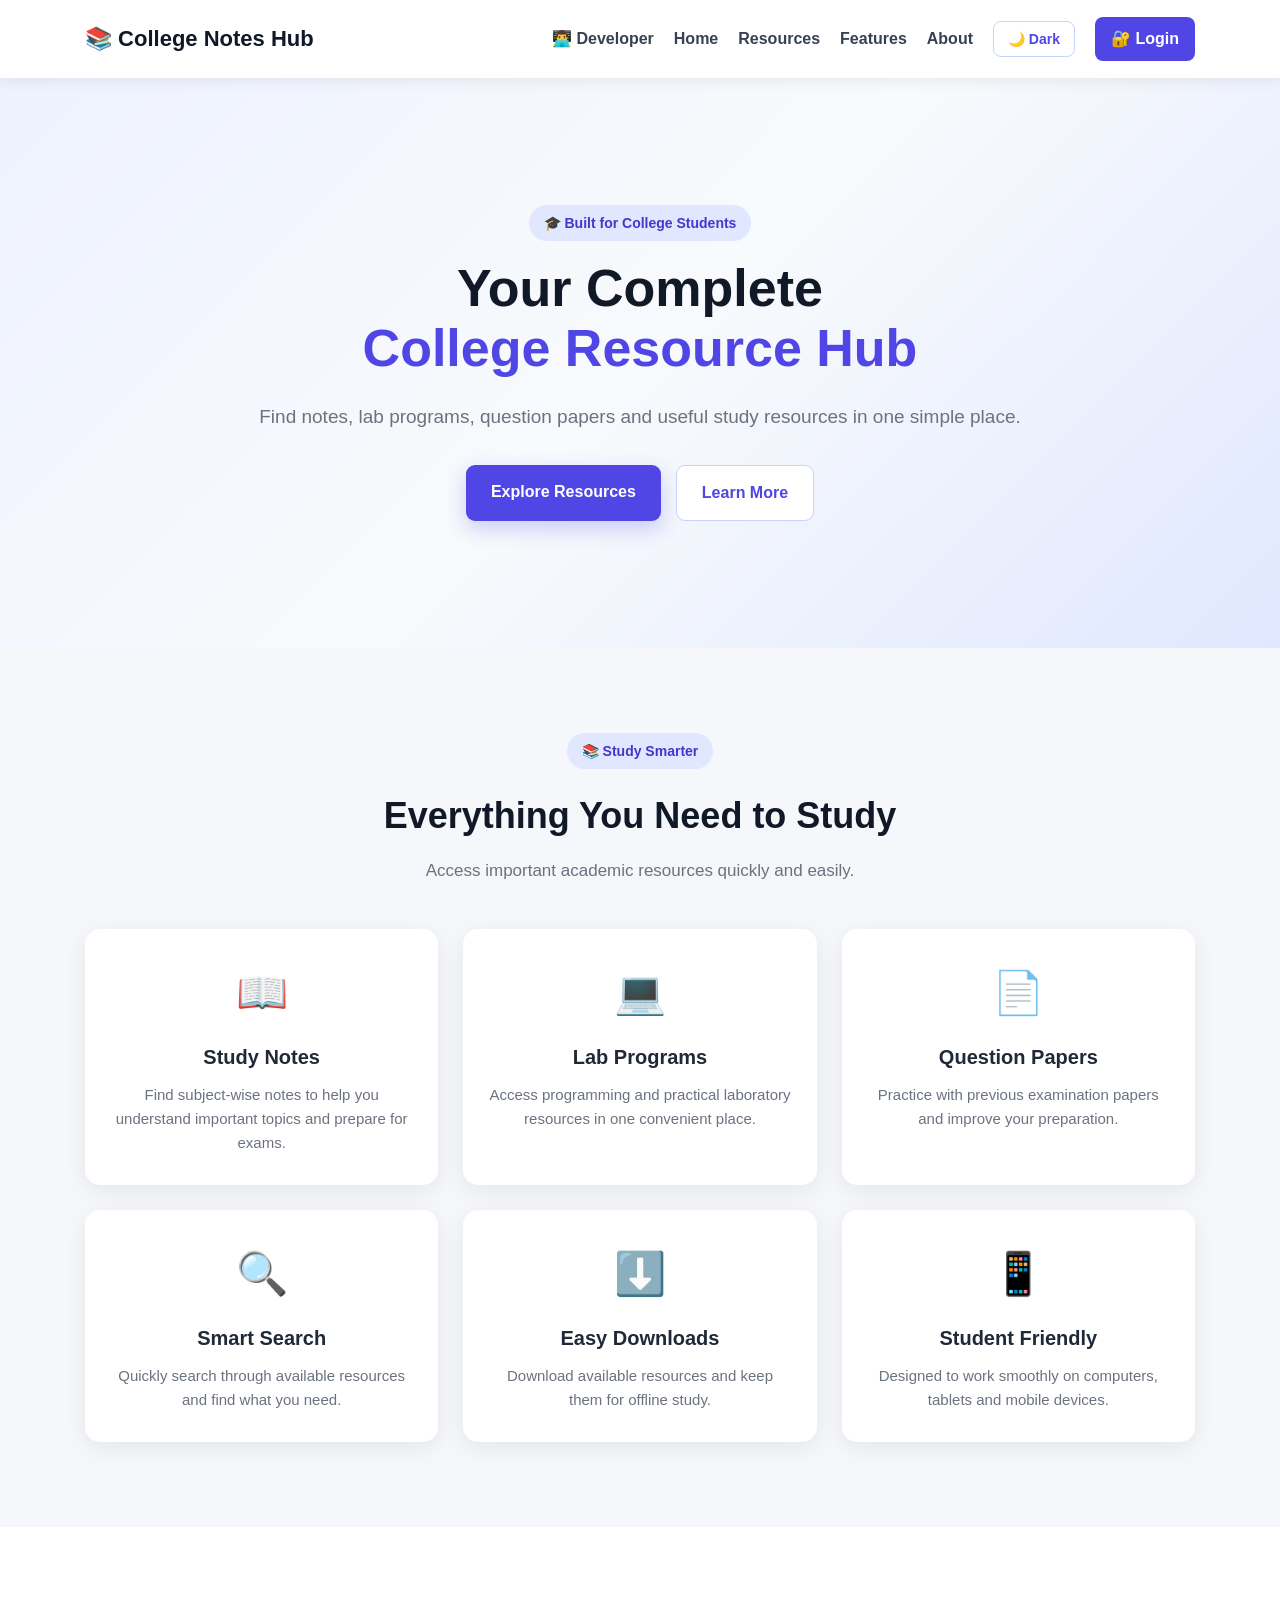
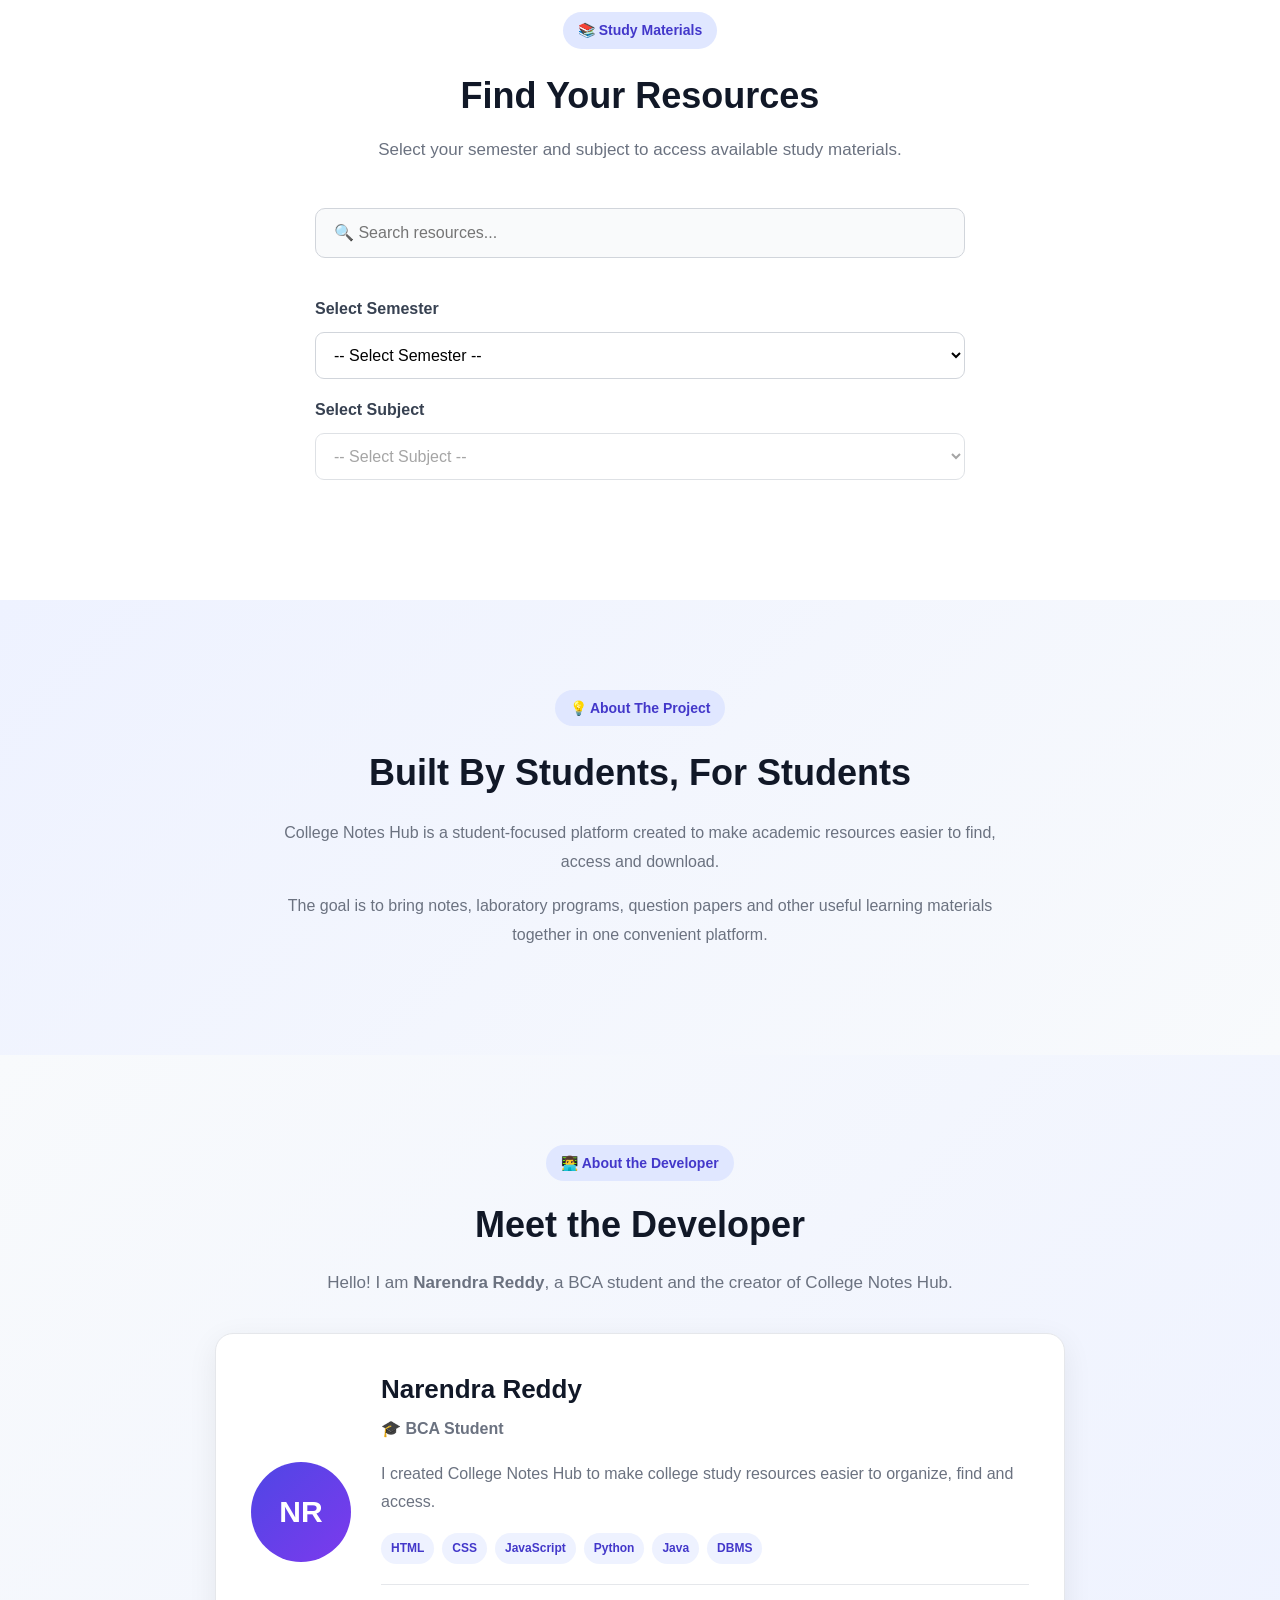
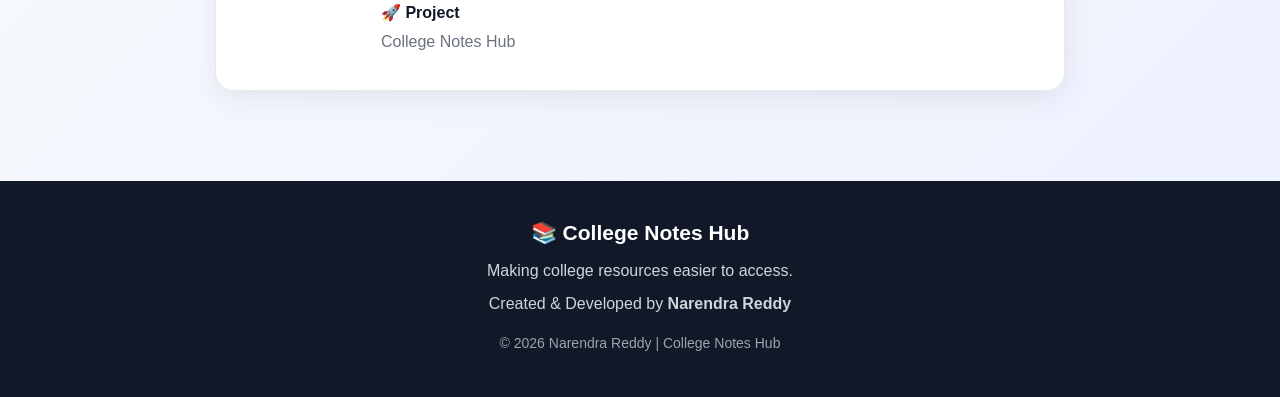
==== index.html @ 0d310e21 "Initial College Notes Hub project" ====
<!DOCTYPE html>
<html lang="en">

<head>

    <meta charset="UTF-8">

    <meta
        name="viewport"
        content="width=device-width, initial-scale=1.0"
    >

    <title>College Notes Hub</title>

    <link
        rel="stylesheet"
        href="style.css"
    >

</head>


<body>


    <!-- =================================================
         NAVIGATION
         ================================================= -->

    <header>

        <nav class="navbar">

            <div class="logo">
                📚 College Notes Hub
            </div>


            <div class="nav-links">
                <a href="#developer">
                     👨‍💻 Developer
                </a>

                <a href="#home">
                    Home
                </a>

                <a href="#resources">
                    Resources
                </a>

                <a href="#features">
                    Features
                </a>

                <a href="#about">
                    About
                </a>


                <a
                    href="admin.html"
                    id="adminPanelLink"
                    style="display:none;"
                >
                    🛠️ Admin
                </a>


                <!-- THEME BUTTON -->

                <button
                    id="themeToggle"
                    class="theme-toggle"
                    type="button"
                >
                    🌙 Dark
                </button>


                <!-- LOGIN -->

                <a
                    href="login.html"
                    id="loginLink"
                    class="login-button"
                >
                    🔐 Login
                </a>


                <!-- STUDENT PROFILE -->

                <div
                    id="studentProfile"
                    class="student-profile"
                    style="display:none;"
                >

                    <button
                        id="profileButton"
                        class="profile-button"
                        type="button"
                    >

                        👤

                        <span id="navStudentName">
                            Student
                        </span>

                    </button>


                    <div
                        id="profileDropdown"
                        class="profile-dropdown"
                    >

                        <div class="profile-icon">
                            👤
                        </div>


                        <h3
                            id="profileDisplayName"
                        >
                            Student
                        </h3>


                        <p>

                            Username:

                            <strong
                                id="profileDisplayUsername"
                            >
                                -
                            </strong>

                        </p>


                        <p>

                            Status:

                            <strong class="online-text">
                                🟢 Online
                            </strong>

                        </p>


                        <a
                            href="student-dashboard.html"
                            class="profile-dashboard-link"
                        >
                            📊 Open Dashboard
                        </a>

                    </div>

                </div>


                <!-- LOGOUT -->

                <button
                    id="mainLogoutBtn"
                    class="main-logout-button"
                    type="button"
                    style="display:none;"
                >
                    🚪 Logout
                </button>

            </div>

        </nav>

    </header>



    <!-- =================================================
         HERO
         ================================================= -->

    <section
        id="home"
        class="hero"
    >

        <div class="hero-content">

            <div class="hero-badge">
                🎓 Built for College Students
            </div>


            <h1>

                Your Complete

                <span>
                    College Resource Hub
                </span>

            </h1>


            <p>

                Find notes, lab programs, question papers
                and useful study resources in one simple place.

            </p>


            <div class="hero-buttons">

                <a
                    href="#resources"
                    class="hero-button"
                >
                    Explore Resources
                </a>


                <a
                    href="#features"
                    class="secondary-button"
                >
                    Learn More
                </a>

            </div>

        </div>

    </section>



    <!-- =================================================
         FEATURES
         ================================================= -->

    <section
        id="features"
        class="features"
    >

        <div class="section-heading">

            <div class="section-badge">
                📚 Study Smarter
            </div>


            <h2>
                Everything You Need to Study
            </h2>


            <p>
                Access important academic resources
                quickly and easily.
            </p>

        </div>



        <div class="feature-container">


            <div class="feature-card">

                <div class="feature-icon">
                    📖
                </div>

                <h3>
                    Study Notes
                </h3>

                <p>
                    Find subject-wise notes to help you
                    understand important topics and
                    prepare for exams.
                </p>

            </div>


            <div class="feature-card">

                <div class="feature-icon">
                    💻
                </div>

                <h3>
                    Lab Programs
                </h3>

                <p>
                    Access programming and practical
                    laboratory resources in one
                    convenient place.
                </p>

            </div>


            <div class="feature-card">

                <div class="feature-icon">
                    📄
                </div>

                <h3>
                    Question Papers
                </h3>

                <p>
                    Practice with previous examination
                    papers and improve your preparation.
                </p>

            </div>


            <div class="feature-card">

                <div class="feature-icon">
                    🔍
                </div>

                <h3>
                    Smart Search
                </h3>

                <p>
                    Quickly search through available
                    resources and find what you need.
                </p>

            </div>


            <div class="feature-card">

                <div class="feature-icon">
                    ⬇️
                </div>

                <h3>
                    Easy Downloads
                </h3>

                <p>
                    Download available resources and
                    keep them for offline study.
                </p>

            </div>


            <div class="feature-card">

                <div class="feature-icon">
                    📱
                </div>

                <h3>
                    Student Friendly
                </h3>

                <p>
                    Designed to work smoothly on
                    computers, tablets and mobile devices.
                </p>

            </div>

        </div>

    </section>



    <!-- =================================================
         RESOURCES
         ================================================= -->

    <section
        id="resources"
        class="resources"
    >

        <div class="section-heading">

            <div class="section-badge">
                📚 Study Materials
            </div>


            <h2>
                Find Your Resources
            </h2>


            <p>
                Select your semester and subject to
                access available study materials.
            </p>

        </div>


        <!-- SEARCH -->

        <div class="search-box">

            <input
                type="text"
                id="resourceSearch"
                placeholder="🔍 Search resources..."
                onkeyup="searchResources()"
            >

        </div>


        <!-- FILTER -->

        <div class="resource-filter">

            <label for="semester">
                Select Semester
            </label>


            <select
                id="semester"
                onchange="loadSubjects()"
            >

                <option value="">
                    -- Select Semester --
                </option>

                <option value="1">
                    1st Semester
                </option>

                <option value="2">
                    2nd Semester
                </option>

                <option value="3">
                    3rd Semester
                </option>

                <option value="4">
                    4th Semester
                </option>

                <option value="5">
                    5th Semester
                </option>

                <option value="6">
                    6th Semester
                </option>

            </select>


            <label for="subject">
                Select Subject
            </label>


            <select
                id="subject"
                disabled
                onchange="showResources()"
            >

                <option value="">
                    -- Select Subject --
                </option>

            </select>

        </div>


        <!-- CATEGORY FILTER -->

        <div
            id="resourceCategories"
            class="resource-categories"
            style="display:none;"
        >

            <button
                type="button"
                class="category-button active"
                data-category="all"
                onclick="filterResourceCategory('all')"
            >
                All
            </button>


            <button
                type="button"
                class="category-button"
                data-category="notes"
                onclick="filterResourceCategory('notes')"
            >
                📖 Notes
            </button>


            <button
                type="button"
                class="category-button"
                data-category="lab"
                onclick="filterResourceCategory('lab')"
            >
                💻 Lab Programs
            </button>


            <button
                type="button"
                class="category-button"
                data-category="papers"
                onclick="filterResourceCategory('papers')"
            >
                📄 Question Papers
            </button>


            <button
                type="button"
                class="category-button"
                data-category="materials"
                onclick="filterResourceCategory('materials')"
            >
                📚 Study Materials
            </button>

        </div>


        <!-- RESOURCE LIST -->

        <div
            id="resourceList"
            class="resource-list"
        ></div>

    </section>



    <!-- =================================================
         ABOUT
         ================================================= -->

    <section
        id="about"
        class="about"
    >

        <div class="about-content">

            <div class="section-badge">
                💡 About The Project
            </div>


            <h2>
                Built By Students, For Students
            </h2>


            <p>
                College Notes Hub is a student-focused
                platform created to make academic
                resources easier to find, access
                and download.
            </p>


            <p>
                The goal is to bring notes,
                laboratory programs, question papers
                and other useful learning materials
                together in one convenient platform.
            </p>

        </div>

    </section>
    <!-- =================================================
     ABOUT DEVELOPER
     ================================================= -->

<section
    id="developer"
    class="developer-section"
>

    <div class="developer-container">

        <div class="developer-badge">
            👨‍💻 About the Developer
        </div>


        <h2>
            Meet the Developer
        </h2>


        <p class="developer-intro">
            Hello! I am
            <strong>Narendra Reddy</strong>,
            a BCA student and the creator of
            College Notes Hub.
        </p>


        <div class="developer-card">


            <!-- AVATAR -->

            <div class="developer-avatar">
                NR
            </div>


            <!-- DETAILS -->

            <div class="developer-details">

                <h3>
                    Narendra Reddy
                </h3>


                <p class="developer-role">
                    🎓 BCA Student
                </p>


                <p>
                    I created College Notes Hub to make
                    college study resources easier to
                    organize, find and access.
                </p>


                <!-- SKILLS -->

                <div class="developer-skills">

                    <span>
                        HTML
                    </span>

                    <span>
                        CSS
                    </span>

                    <span>
                        JavaScript
                    </span>

                    <span>
                        Python
                    </span>

                    <span>
                        Java
                    </span>

                    <span>
                        DBMS
                    </span>

                </div>


                <!-- PROJECT -->

                <div class="developer-project">

                    <strong>
                        🚀 Project
                    </strong>

                    <p>
                        College Notes Hub
                    </p>

                </div>

            </div>

        </div>

    </div>

</section>



    <!-- =================================================
         FOOTER
         ================================================= -->

   <footer>

    <div class="footer-content">

        <h3>
            📚 College Notes Hub
        </h3>

        <p>
            Making college resources easier to access.
        </p>

        <p>
            Created & Developed by
            <strong>Narendra Reddy</strong>
        </p>

        <p class="copyright">
            © 2026 Narendra Reddy |
            College Notes Hub
        </p>

    </div>

</footer>


    <!-- =================================================
         SCRIPT
         ================================================= -->

    <script src="script.js"></script>


</body>

</html>
---- style.css ----
/* =====================================================
   COLLEGE NOTES HUB - MAIN STYLE
   RESPONSIVE VERSION
   ===================================================== */


/* =====================================================
   RESET
   ===================================================== */

* {
    margin: 0;
    padding: 0;
    box-sizing: border-box;
}


html {
    scroll-behavior: smooth;
}


body {
    font-family: Arial, sans-serif;

    background: #f5f7fb;

    color: #1f2937;

    line-height: 1.6;

    overflow-x: hidden;
}


/* =====================================================
   NAVIGATION
   ===================================================== */

header {
    background: rgba(255, 255, 255, 0.96);

    box-shadow:
        0 2px 15px rgba(0, 0, 0, 0.08);

    position: sticky;

    top: 0;

    z-index: 1000;

    backdrop-filter: blur(8px);
}


.navbar {
    max-width: 1150px;

    margin: auto;

    padding: 17px 20px;

    display: flex;

    justify-content: space-between;

    align-items: center;

    gap: 20px;
}


.logo {
    font-size: 22px;

    font-weight: bold;

    color: #111827;

    white-space: nowrap;
}


.nav-links {
    display: flex;

    gap: 20px;

    align-items: center;

    flex-wrap: wrap;

    justify-content: flex-end;
}


.nav-links a {
    text-decoration: none;

    color: #374151;

    font-weight: 600;

    transition: 0.3s;
}


.nav-links a:hover {
    color: #4f46e5;
}


/* =====================================================
   LOGIN BUTTON
   ===================================================== */

.login-button {
    background: #4f46e5;

    color: white !important;

    padding: 9px 16px;

    border-radius: 8px;

    font-weight: bold;

    transition: 0.3s;

    white-space: nowrap;
}


.login-button:hover {
    background: #3730a3;

    transform: translateY(-1px);
}


/* =====================================================
   PROFILE
   ===================================================== */

.student-profile {
    position: relative;
}


.profile-button {
    border: none;

    background: #eef2ff;

    color: #4338ca;

    padding: 9px 13px;

    border-radius: 8px;

    cursor: pointer;

    font-weight: bold;

    white-space: nowrap;
}


.profile-button:hover {
    background: #e0e7ff;
}


.profile-dropdown {
    position: absolute;

    top: calc(100% + 10px);

    right: 0;

    width: 260px;

    background: white;

    border: 1px solid #e5e7eb;

    border-radius: 12px;

    padding: 20px;

    box-shadow:
        0 12px 30px rgba(0, 0, 0, 0.12);

    display: none;

    text-align: center;
}


.profile-dropdown.show {
    display: block;
}


.profile-icon {
    font-size: 40px;

    margin-bottom: 10px;
}


.profile-dropdown h3 {
    margin-bottom: 5px;

    color: #111827;
}


.profile-dropdown p {
    color: #6b7280;

    font-size: 14px;

    margin-bottom: 7px;
}


.online-text {
    color: #16a34a;
}


.profile-dashboard-link {
    display: block;

    margin-top: 15px;

    background: #4f46e5;

    color: white !important;

    padding: 10px;

    border-radius: 8px;

    text-decoration: none;
}


.profile-dashboard-link:hover {
    background: #3730a3;
}


/* =====================================================
   LOGOUT
   ===================================================== */

.main-logout-button {
    border: none;

    background: #dc2626;

    color: white;

    padding: 9px 14px;

    border-radius: 8px;

    cursor: pointer;

    font-weight: bold;

    white-space: nowrap;
}


.main-logout-button:hover {
    background: #b91c1c;
}


/* =====================================================
   HERO
   ===================================================== */

.hero {
    min-height: 570px;

    display: flex;

    justify-content: center;

    align-items: center;

    text-align: center;

    padding: 80px 20px;

    background:
        linear-gradient(
            135deg,
            #eef2ff,
            #f8fafc,
            #e0e7ff
        );
}


.hero-content {
    max-width: 800px;

    width: 100%;
}


.hero-badge,
.section-badge {
    display: inline-block;

    padding: 7px 15px;

    border-radius: 30px;

    background: #e0e7ff;

    color: #4338ca;

    font-size: 14px;

    font-weight: bold;

    margin-bottom: 18px;
}


.hero h1 {
    font-size: 52px;

    line-height: 1.15;

    margin-bottom: 22px;

    color: #111827;
}


.hero h1 span {
    display: block;

    color: #4f46e5;
}


.hero p {
    font-size: 19px;

    color: #6b7280;

    line-height: 1.7;

    margin-bottom: 32px;
}


.hero-buttons {
    display: flex;

    justify-content: center;

    gap: 15px;

    flex-wrap: wrap;
}


.hero-button,
.secondary-button {
    display: inline-block;

    padding: 14px 25px;

    border-radius: 9px;

    text-decoration: none;

    font-weight: bold;

    transition: 0.3s;
}


.hero-button {
    background: #4f46e5;

    color: white;

    box-shadow:
        0 8px 20px rgba(79, 70, 229, 0.25);
}


.hero-button:hover {
    background: #3730a3;

    transform: translateY(-2px);
}


.secondary-button {
    background: white;

    color: #4f46e5;

    border: 1px solid #c7d2fe;
}


.secondary-button:hover {
    background: #eef2ff;
}


/* =====================================================
   COMMON SECTIONS
   ===================================================== */

.features,
.resources {
    max-width: 1150px;

    margin: auto;

    padding: 85px 20px;
}


.section-heading {
    text-align: center;

    max-width: 700px;

    margin: 0 auto 45px;
}


.section-heading h2 {
    font-size: 36px;

    color: #111827;

    margin-bottom: 12px;
}


.section-heading p {
    color: #6b7280;

    font-size: 17px;
}


/* =====================================================
   FEATURES
   ===================================================== */

.features {
    background: #f5f7fb;
}


.feature-container {
    display: grid;

    grid-template-columns:
        repeat(3, 1fr);

    gap: 25px;
}


.feature-card {
    background: white;

    padding: 30px 25px;

    border-radius: 15px;

    box-shadow:
        0 6px 25px rgba(0, 0, 0, 0.07);

    text-align: center;

    transition: 0.3s;
}


.feature-card:hover {
    transform: translateY(-7px);

    box-shadow:
        0 12px 30px rgba(0, 0, 0, 0.11);
}


.feature-icon {
    font-size: 42px;

    margin-bottom: 15px;
}


.feature-card h3 {
    font-size: 20px;

    margin-bottom: 10px;
}


.feature-card p {
    color: #6b7280;

    font-size: 15px;
}


/* =====================================================
   RESOURCES
   ===================================================== */

.resources {
    background: white;

    max-width: none;

    padding-left: 20px;

    padding-right: 20px;
}


.resource-filter {
    max-width: 650px;

    margin: 30px auto 35px;

    display: grid;

    gap: 10px;

    text-align: left;
}


.resource-filter label {
    font-weight: bold;

    margin-top: 8px;

    color: #374151;
}


.resource-filter select {
    width: 100%;

    padding: 13px 14px;

    border: 1px solid #d1d5db;

    border-radius: 9px;

    font-size: 16px;

    background: white;

    cursor: pointer;

    outline: none;
}


.resource-filter select:focus {
    border-color: #4f46e5;

    box-shadow:
        0 0 0 3px rgba(79, 70, 229, 0.1);
}


/* =====================================================
   SEARCH
   ===================================================== */

.search-box {
    max-width: 650px;

    margin: 0 auto 25px;
}


.search-box input {
    width: 100%;

    padding: 15px 18px;

    border: 1px solid #d1d5db;

    border-radius: 10px;

    font-size: 16px;

    outline: none;

    background: #f9fafb;
}


.search-box input:focus {
    border-color: #4f46e5;

    background: white;

    box-shadow:
        0 0 0 3px rgba(79, 70, 229, 0.1);
}


/* =====================================================
   CATEGORY FILTER
   ===================================================== */

.resource-categories {
    max-width: 800px;

    margin: 0 auto 25px;

    display: flex;

    justify-content: center;

    align-items: center;

    gap: 10px;

    flex-wrap: wrap;
}


.category-button {
    border: 1px solid #c7d2fe;

    background: white;

    color: #4f46e5;

    padding: 9px 15px;

    border-radius: 20px;

    cursor: pointer;

    font-size: 14px;

    font-weight: bold;

    transition: 0.3s;
}


.category-button:hover {
    background: #eef2ff;
}


.category-button.active {
    background: #4f46e5;

    color: white;

    border-color: #4f46e5;
}


/* =====================================================
   RESOURCE LIST
   ===================================================== */

.resource-list {
    max-width: 800px;

    margin: auto;

    display: grid;

    gap: 20px;
}


.resource-item {
    background: #f9fafb;

    padding: 28px;

    border-radius: 14px;

    border: 1px solid #e5e7eb;

    box-shadow:
        0 5px 20px rgba(0, 0, 0, 0.06);

    text-align: left;

    transition: 0.3s;
}


.resource-item:hover {
    transform: translateY(-3px);

    box-shadow:
        0 9px 25px rgba(0, 0, 0, 0.09);
}


.resource-item h3 {
    margin-bottom: 9px;

    color: #111827;
}


.resource-item p {
    color: #6b7280;

    margin-bottom: 17px;

    word-break: break-word;
}


/* =====================================================
   RESOURCE BUTTONS
   ===================================================== */

.resource-item button,
.resource-button {
    display: inline-block;

    background: #4f46e5;

    color: white;

    border: none;

    padding: 10px 17px;

    border-radius: 8px;

    cursor: pointer;

    text-decoration: none;

    font-size: 14px;

    margin-right: 7px;

    margin-bottom: 7px;

    transition: 0.3s;
}


.resource-item button:hover,
.resource-button:hover {
    background: #3730a3;

    transform: translateY(-1px);
}


/* =====================================================
   FAVORITES
   ===================================================== */

.favorite-button {
    display: inline-block;

    background: #f59e0b !important;

    color: white;

    border: none;

    padding: 10px 17px;

    border-radius: 8px;

    cursor: pointer;

    font-size: 14px;

    font-weight: bold;

    margin-right: 7px;

    margin-bottom: 7px;

    transition: 0.3s;
}


.favorite-button:hover {
    background: #d97706 !important;
}


/* =====================================================
   ABOUT
   ===================================================== */

.about {
    background:
        linear-gradient(
            135deg,
            #eef2ff,
            #f8fafc
        );

    padding: 90px 20px;

    text-align: center;
}


.about-content {
    max-width: 750px;

    margin: auto;
}


.about h2 {
    font-size: 36px;

    margin-bottom: 18px;

    color: #111827;
}


.about p {
    color: #6b7280;

    line-height: 1.8;

    margin-bottom: 15px;
}


/* =====================================================
   FOOTER
   ===================================================== */

footer {
    background: #111827;

    color: white;

    text-align: center;

    padding: 35px 20px;
}


.footer-content h3 {
    font-size: 21px;

    margin-bottom: 8px;
}


.footer-content p {
    color: #d1d5db;

    margin-bottom: 8px;
}


.footer-content .copyright {
    color: #9ca3af;

    font-size: 14px;

    margin-top: 15px;
}


/* =====================================================
   TABLET
   ===================================================== */

@media (max-width: 1000px) {

    .navbar {
        padding-left: 18px;

        padding-right: 18px;
    }


    .feature-container {
        grid-template-columns:
            repeat(2, 1fr);
    }


    .hero h1 {
        font-size: 46px;
    }

}


/* =====================================================
   MOBILE - 768px
   ===================================================== */

@media (max-width: 768px) {

    .navbar {
        flex-direction: column;

        gap: 15px;

        padding:
            15px;
    }


    .nav-links {
        width: 100%;

        justify-content: center;

        gap: 10px;
    }


    .nav-links a,
    .profile-button,
    .main-logout-button {
        font-size: 14px;
    }


    .hero {
        min-height: 500px;

        padding:
            65px 18px;
    }


    .hero h1 {
        font-size: 40px;
    }


    .hero p {
        font-size: 17px;
    }


    .features,
    .resources {
        padding:
            65px 16px;
    }


    .section-heading h2,
    .about h2 {
        font-size: 30px;
    }


    .resource-item {
        padding: 22px;
    }


    .profile-dropdown {
        right: 50%;

        transform:
            translateX(50%);
    }

}


/* =====================================================
   MOBILE - 600px
   ===================================================== */

@media (max-width: 600px) {

    .logo {
        font-size: 19px;

        text-align: center;
    }


    .nav-links {
        gap: 8px;
    }


    .nav-links a,
    .profile-button,
    .main-logout-button {
        padding:
            8px 10px;

        font-size: 13px;
    }


    .hero {
        min-height: 480px;

        padding:
            55px 15px;
    }


    .hero h1 {
        font-size: 34px;

        line-height: 1.2;
    }


    .hero p {
        font-size: 16px;

        line-height: 1.6;
    }


    .hero-buttons {
        flex-direction: column;

        width: 100%;

        max-width: 320px;

        margin: auto;
    }


    .hero-button,
    .secondary-button {
        width: 100%;

        text-align: center;
    }


    .feature-container {
        grid-template-columns:
            1fr;
    }


    .section-heading {
        margin-bottom: 35px;
    }


    .section-heading h2,
    .about h2 {
        font-size: 28px;
    }


    .section-heading p {
        font-size: 15px;
    }


    .search-box input {
        padding:
            13px 14px;

        font-size: 15px;
    }


    .resource-filter select {
        font-size: 15px;

        padding:
            12px;
    }


    .resource-categories {
        justify-content:
            flex-start;

        gap: 7px;
    }


    .category-button {
        font-size: 12px;

        padding:
            8px 11px;
    }


    .resource-item {
        padding: 20px;
    }


    .resource-item h3 {
        font-size: 18px;
    }


    .resource-item p {
        font-size: 14px;
    }


    .resource-item button,
    .resource-button,
    .favorite-button {
        width: 100%;

        text-align: center;

        margin-right: 0;
    }


    .about {
        padding:
            70px 18px;
    }


    footer {
        padding:
            28px 15px;
    }


    .profile-dropdown {
        width:
            min(260px, calc(100vw - 30px));
    }

}


/* =====================================================
   SMALL PHONES - 400px
   ===================================================== */

@media (max-width: 400px) {

    .logo {
        font-size: 17px;
    }


    .nav-links {
        flex-direction: column;

        width: 100%;
    }


    .nav-links a,
    .profile-button,
    .main-logout-button {
        width: 100%;

        text-align: center;
    }


    .hero h1 {
        font-size: 30px;
    }


    .hero-badge,
    .section-badge {
        font-size: 12px;

        padding:
            6px 12px;
    }


    .section-heading h2,
    .about h2 {
        font-size: 25px;
    }

}
/* =====================================================
   THEME TOGGLE
   ===================================================== */

.theme-toggle {
    border: 1px solid #c7d2fe;
    background: white;
    color: #4f46e5;

    padding: 9px 14px;

    border-radius: 8px;

    cursor: pointer;

    font-weight: bold;

    font-size: 14px;

    transition: 0.3s;
}

.theme-toggle:hover {
    background: #eef2ff;
}


/* =====================================================
   DARK THEME
   ===================================================== */

body.dark-theme {
    background: #111827;
    color: #e5e7eb;
}


/* Navigation */

body.dark-theme header {
    background: rgba(17, 24, 39, 0.96);

    box-shadow:
        0 2px 15px rgba(0, 0, 0, 0.35);
}

body.dark-theme .logo {
    color: #f9fafb;
}

body.dark-theme .nav-links a {
    color: #d1d5db;
}

body.dark-theme .nav-links a:hover {
    color: #818cf8;
}

body.dark-theme .theme-toggle {
    background: #1f2937;
    color: #c7d2fe;
    border-color: #4b5563;
}

body.dark-theme .theme-toggle:hover {
    background: #374151;
}


/* Hero */

body.dark-theme .hero {
    background:
        linear-gradient(
            135deg,
            #111827,
            #1f2937,
            #312e81
        );
}

body.dark-theme .hero h1 {
    color: #f9fafb;
}

body.dark-theme .hero h1 span {
    color: #818cf8;
}

body.dark-theme .hero p {
    color: #d1d5db;
}

body.dark-theme .hero-badge,
body.dark-theme .section-badge {
    background: #312e81;
    color: #c7d2fe;
}

body.dark-theme .secondary-button {
    background: #1f2937;
    color: #c7d2fe;
    border-color: #4b5563;
}


/* Features */

body.dark-theme .features {
    background: #111827;
}

body.dark-theme .feature-card {
    background: #1f2937;

    box-shadow:
        0 6px 25px rgba(0, 0, 0, 0.3);
}

body.dark-theme .feature-card h3 {
    color: #f9fafb;
}

body.dark-theme .feature-card p {
    color: #d1d5db;
}


/* Resources */

body.dark-theme .resources {
    background: #111827;
}

body.dark-theme .section-heading h2 {
    color: #f9fafb;
}

body.dark-theme .section-heading p {
    color: #d1d5db;
}

body.dark-theme .resource-filter label {
    color: #d1d5db;
}

body.dark-theme .resource-filter select {
    background: #1f2937;
    color: #f9fafb;
    border-color: #4b5563;
}


/* Search */

body.dark-theme .search-box input {
    background: #1f2937;
    color: #f9fafb;
    border-color: #4b5563;
}

body.dark-theme .search-box input::placeholder {
    color: #9ca3af;
}


/* Category Buttons */

body.dark-theme .category-button {
    background: #1f2937;
    color: #c7d2fe;
    border-color: #4b5563;
}

body.dark-theme .category-button:hover {
    background: #374151;
}

body.dark-theme .category-button.active {
    background: #4f46e5;
    color: white;
    border-color: #4f46e5;
}


/* Resource Cards */

body.dark-theme .resource-item {
    background: #1f2937;
    border-color: #374151;

    box-shadow:
        0 5px 20px rgba(0, 0, 0, 0.3);
}

body.dark-theme .resource-item h3 {
    color: #f9fafb;
}

body.dark-theme .resource-item p {
    color: #d1d5db;
}


/* Profile */

body.dark-theme .profile-dropdown {
    background: #1f2937;
    border-color: #374151;
}

body.dark-theme .profile-dropdown h3 {
    color: #f9fafb;
}

body.dark-theme .profile-dropdown p {
    color: #d1d5db;
}


/* About */

body.dark-theme .about {
    background:
        linear-gradient(
            135deg,
            #111827,
            #1f2937
        );
}

body.dark-theme .about h2 {
    color: #f9fafb;
}

body.dark-theme .about p {
    color: #d1d5db;
}
/* =====================================================
   ABOUT DEVELOPER
   ===================================================== */

.developer-section {
    padding: 90px 20px;

    background:
        linear-gradient(
            135deg,
            #f8fafc,
            #eef2ff
        );

    text-align: center;
}


.developer-container {
    max-width: 850px;

    margin: auto;
}


.developer-badge {
    display: inline-block;

    padding: 7px 15px;

    border-radius: 30px;

    background: #e0e7ff;

    color: #4338ca;

    font-size: 14px;

    font-weight: bold;

    margin-bottom: 15px;
}


.developer-container h2 {
    font-size: 36px;

    color: #111827;

    margin-bottom: 15px;
}


.developer-intro {
    max-width: 700px;

    margin: 0 auto 35px;

    color: #6b7280;

    font-size: 17px;

    line-height: 1.7;
}


.developer-card {
    background: white;

    border: 1px solid #e5e7eb;

    border-radius: 18px;

    padding: 35px;

    display: flex;

    align-items: center;

    gap: 30px;

    text-align: left;

    box-shadow:
        0 8px 30px rgba(0, 0, 0, 0.07);

    transition: 0.3s;
}


.developer-card:hover {
    transform: translateY(-5px);

    box-shadow:
        0 14px 35px rgba(0, 0, 0, 0.1);
}


.developer-avatar {
    width: 100px;

    height: 100px;

    border-radius: 50%;

    background:
        linear-gradient(
            135deg,
            #4f46e5,
            #7c3aed
        );

    color: white;

    display: flex;

    align-items: center;

    justify-content: center;

    font-size: 30px;

    font-weight: bold;

    flex-shrink: 0;
}


.developer-details h3 {
    font-size: 26px;

    color: #111827;

    margin-bottom: 5px;
}


.developer-role {
    color: #4f46e5;

    font-weight: bold;

    margin-bottom: 12px;
}


.developer-details > p {
    color: #6b7280;

    line-height: 1.7;

    margin-bottom: 18px;
}


.developer-skills {
    display: flex;

    flex-wrap: wrap;

    gap: 8px;

    margin-bottom: 20px;
}


.developer-skills span {
    background: #eef2ff;

    color: #4338ca;

    padding: 6px 10px;

    border-radius: 20px;

    font-size: 12px;

    font-weight: bold;
}


.developer-project {
    padding-top: 15px;

    border-top:
        1px solid #e5e7eb;
}


.developer-project strong {
    color: #111827;
}


.developer-project p {
    color: #6b7280;

    margin-top: 4px;
}


/* =====================================================
   DARK THEME
   ===================================================== */

body.dark-theme .developer-section {
    background:
        linear-gradient(
            135deg,
            #111827,
            #1f2937
        );
}


body.dark-theme .developer-badge {
    background: #312e81;

    color: #c7d2fe;
}


body.dark-theme .developer-container h2 {
    color: #f9fafb;
}


body.dark-theme .developer-intro {
    color: #d1d5db;
}


body.dark-theme .developer-card {
    background: #1f2937;

    border-color: #374151;

    box-shadow:
        0 8px 30px rgba(0, 0, 0, 0.3);
}


body.dark-theme .developer-details h3 {
    color: #f9fafb;
}


body.dark-theme .developer-details > p {
    color: #d1d5db;
}


body.dark-theme .developer-skills span {
    background: #312e81;

    color: #c7d2fe;
}


body.dark-theme .developer-project {
    border-color: #374151;
}


body.dark-theme .developer-project strong {
    color: #f9fafb;
}


body.dark-theme .developer-project p {
    color: #d1d5db;
}


/* =====================================================
   MOBILE
   ===================================================== */

@media (max-width: 650px) {

    .developer-section {
        padding:
            70px 15px;
    }


    .developer-container h2 {
        font-size: 29px;
    }


    .developer-card {
        flex-direction: column;

        text-align: center;

        padding: 28px 20px;
    }


    .developer-details {
        width: 100%;
    }


    .developer-skills {
        justify-content: center;
    }


    .developer-project {
        text-align: center;
    }

}
/* =====================================================
   WELCOME ANIMATION
   ===================================================== */

.welcome-overlay {
    position: fixed;

    inset: 0;

    background:
        linear-gradient(
            135deg,
            #eef2ff,
            #f8fafc,
            #e0e7ff
        );

    display: flex;

    align-items: center;

    justify-content: center;

    z-index: 99999;

    animation:
        welcomeFadeIn 0.5s ease;
}


.welcome-box {
    width: min(
        90%,
        600px
    );

    padding: 45px 30px;

    text-align: center;

    background: white;

    border-radius: 22px;

    box-shadow:
        0 20px 60px rgba(
            0,
            0,
            0,
            0.15
        );

    animation:
        welcomeZoom 0.7s ease;
}


.welcome-icon {
    font-size: 60px;

    margin-bottom: 15px;

    animation:
        welcomeBounce 1s ease
        infinite alternate;
}


.welcome-box h1 {
    font-size: 36px;

    color: #111827;

    margin-bottom: 15px;

    line-height: 1.2;
}


.welcome-box h1 span {
    display: block;

    color: #4f46e5;

    margin-top: 5px;
}


.welcome-box > p {
    font-size: 18px;

    color: #6b7280;

    margin-bottom: 20px;
}


.welcome-divider {
    width: 80px;

    height: 4px;

    margin: 20px auto;

    border-radius: 20px;

    background: #4f46e5;
}


.welcome-developer {
    font-size: 14px !important;

    color: #6b7280 !important;

    margin-bottom: 0 !important;
}


.welcome-developer strong {
    color: #4f46e5;
}


/* =====================================================
   ANIMATIONS
   ===================================================== */

@keyframes welcomeFadeIn {

    from {
        opacity: 0;
    }

    to {
        opacity: 1;
    }

}


@keyframes welcomeZoom {

    from {
        opacity: 0;

        transform:
            scale(0.8)
            translateY(30px);
    }

    to {
        opacity: 1;

        transform:
            scale(1)
            translateY(0);
    }

}


@keyframes welcomeBounce {

    from {
        transform:
            translateY(0);
    }

    to {
        transform:
            translateY(-10px);
    }

}


/* =====================================================
   DARK THEME
   ===================================================== */

body.dark-theme .welcome-overlay {
    background:
        linear-gradient(
            135deg,
            #111827,
            #1f2937,
            #312e81
        );
}


body.dark-theme .welcome-box {
    background: #1f2937;

    box-shadow:
        0 20px 60px rgba(
            0,
            0,
            0,
            0.4
        );
}


body.dark-theme .welcome-box h1 {
    color: #f9fafb;
}


body.dark-theme .welcome-box > p {
    color: #d1d5db;
}


/* =====================================================
   MOBILE
   ===================================================== */

@media (max-width: 600px) {

    .welcome-box {
        padding:
            35px 20px;
    }


    .welcome-icon {
        font-size: 48px;
    }


    .welcome-box h1 {
        font-size: 28px;
    }


    .welcome-box > p {
        font-size: 16px;
    }

}
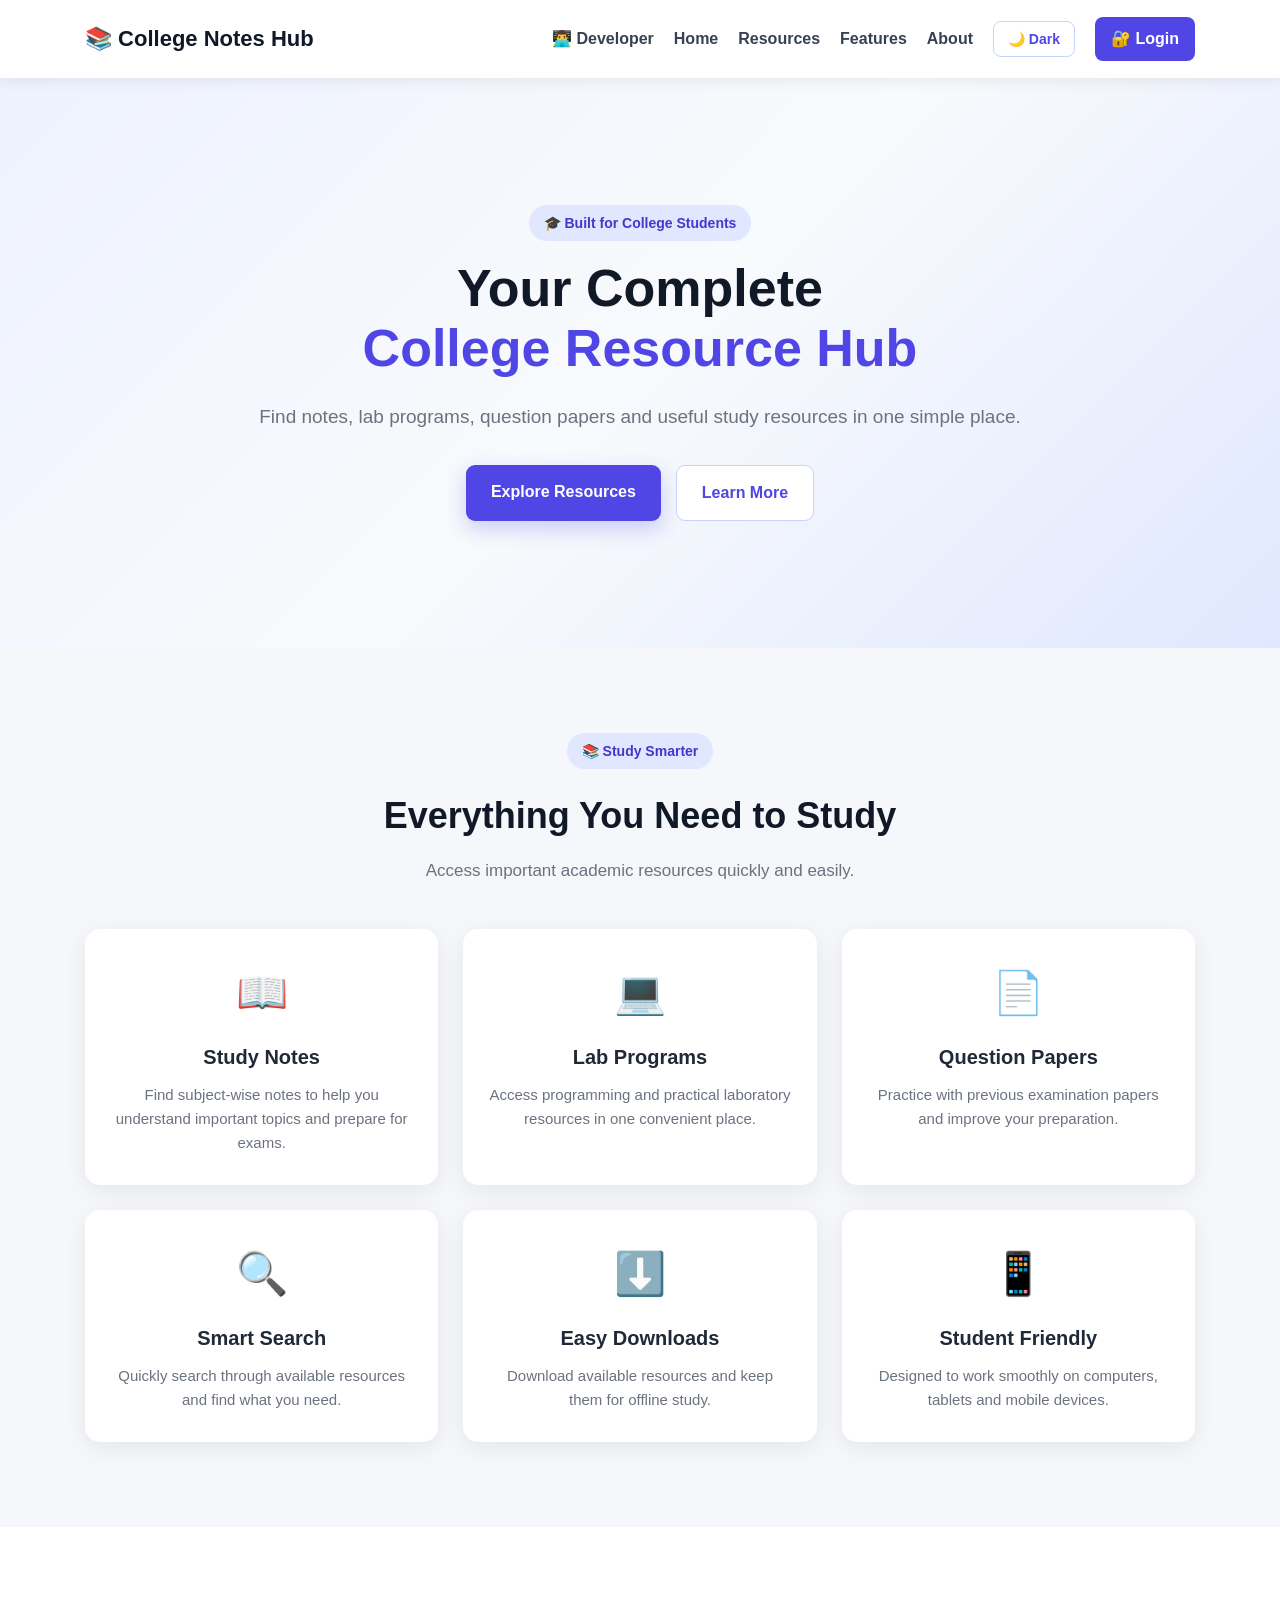
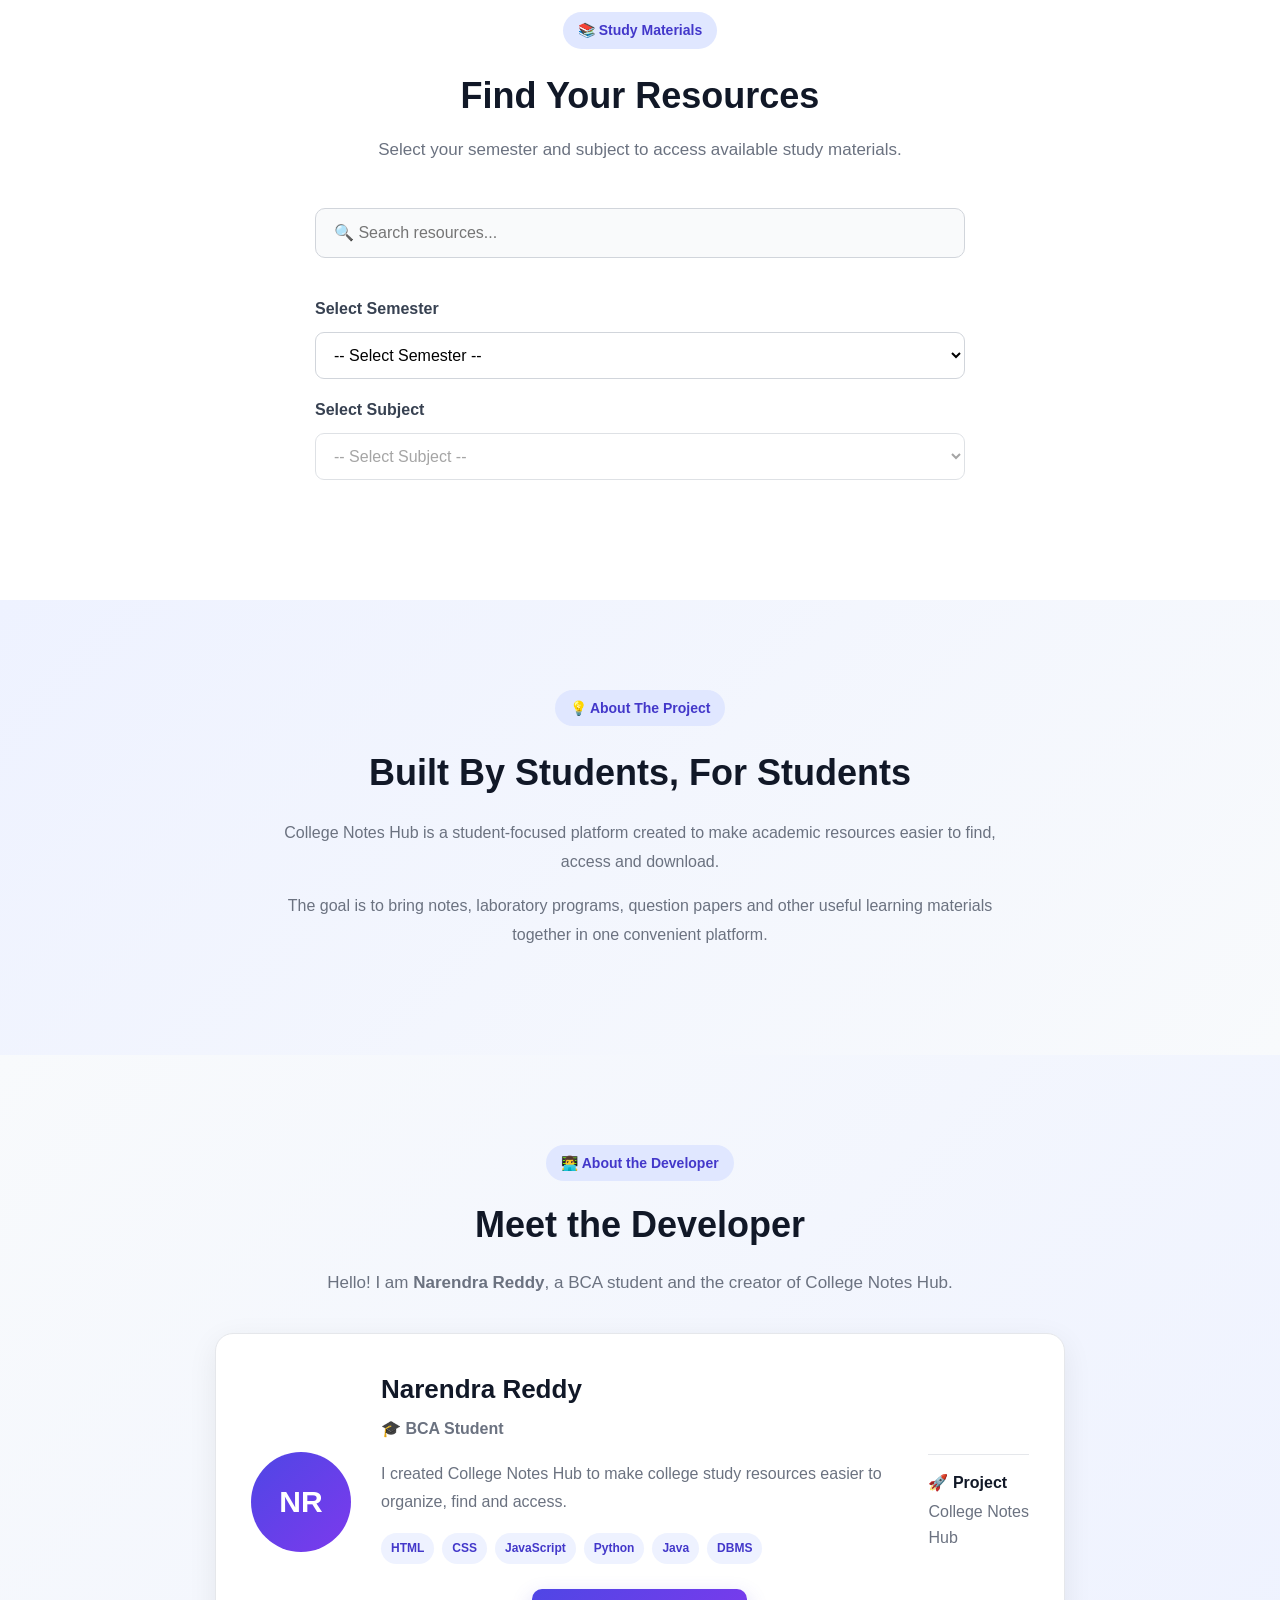
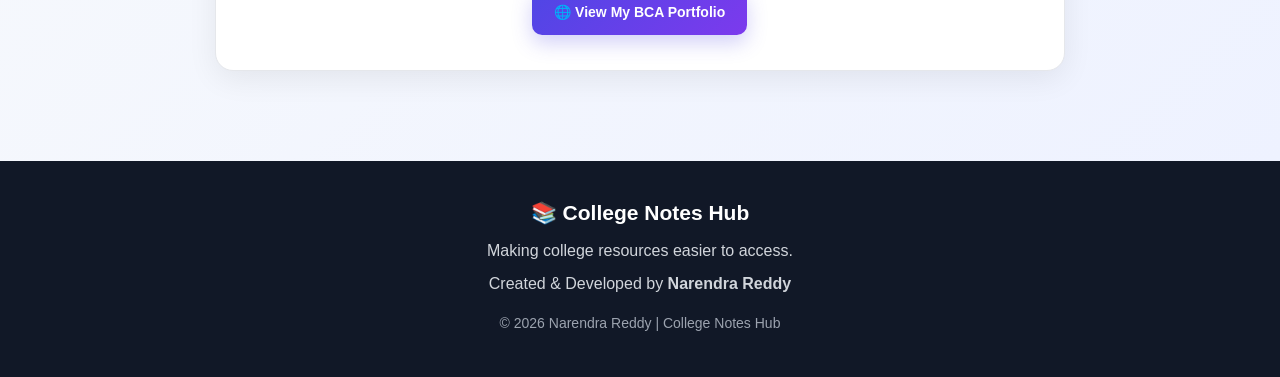
==== commit cd912f8e: "Update portfolio link and add new resources" ====
--- a/index.html
+++ b/index.html
@@ -699,6 +699,22 @@
                     </span>
 
                 </div>
+                <!-- PORTFOLIO BUTTON -->
+
+<div class="developer-portfolio">
+
+    <a
+        href="https://nrreddy714-web.github.io/bca-student-portfolio/"
+        target="_blank"
+        rel="noopener noreferrer"
+        class="portfolio-button"
+    >
+        🌐 View My BCA Portfolio
+    </a>
+
+</div>
+
+</div>
 
 
                 <!-- PROJECT -->
--- a/style.css
+++ b/style.css
@@ -2010,4 +2010,86 @@
         font-size: 16px;
     }
 
+}
+/* =====================================================
+   DEVELOPER PORTFOLIO BUTTON
+   ===================================================== */
+
+.developer-portfolio {
+    margin-top: 25px;
+    text-align: center;
+}
+
+
+.portfolio-button {
+    display: inline-flex;
+
+    align-items: center;
+
+    justify-content: center;
+
+    gap: 8px;
+
+    padding: 12px 22px;
+
+    border-radius: 10px;
+
+    background:
+        linear-gradient(
+            135deg,
+            #4f46e5,
+            #7c3aed
+        );
+
+    color: #ffffff;
+
+    text-decoration: none;
+
+    font-size: 14px;
+
+    font-weight: bold;
+
+    box-shadow:
+        0 8px 20px
+        rgba(
+            79,
+            70,
+            229,
+            0.25
+        );
+
+    transition:
+        0.3s ease;
+}
+
+
+.portfolio-button:hover {
+
+    transform:
+        translateY(-3px);
+
+    box-shadow:
+        0 12px 25px
+        rgba(
+            79,
+            70,
+            229,
+            0.35
+        );
+}
+
+
+/* =====================================================
+   DARK THEME
+   ===================================================== */
+
+body.dark-theme .portfolio-button {
+
+    background:
+        linear-gradient(
+            135deg,
+            #6366f1,
+            #8b5cf6
+        );
+
 }
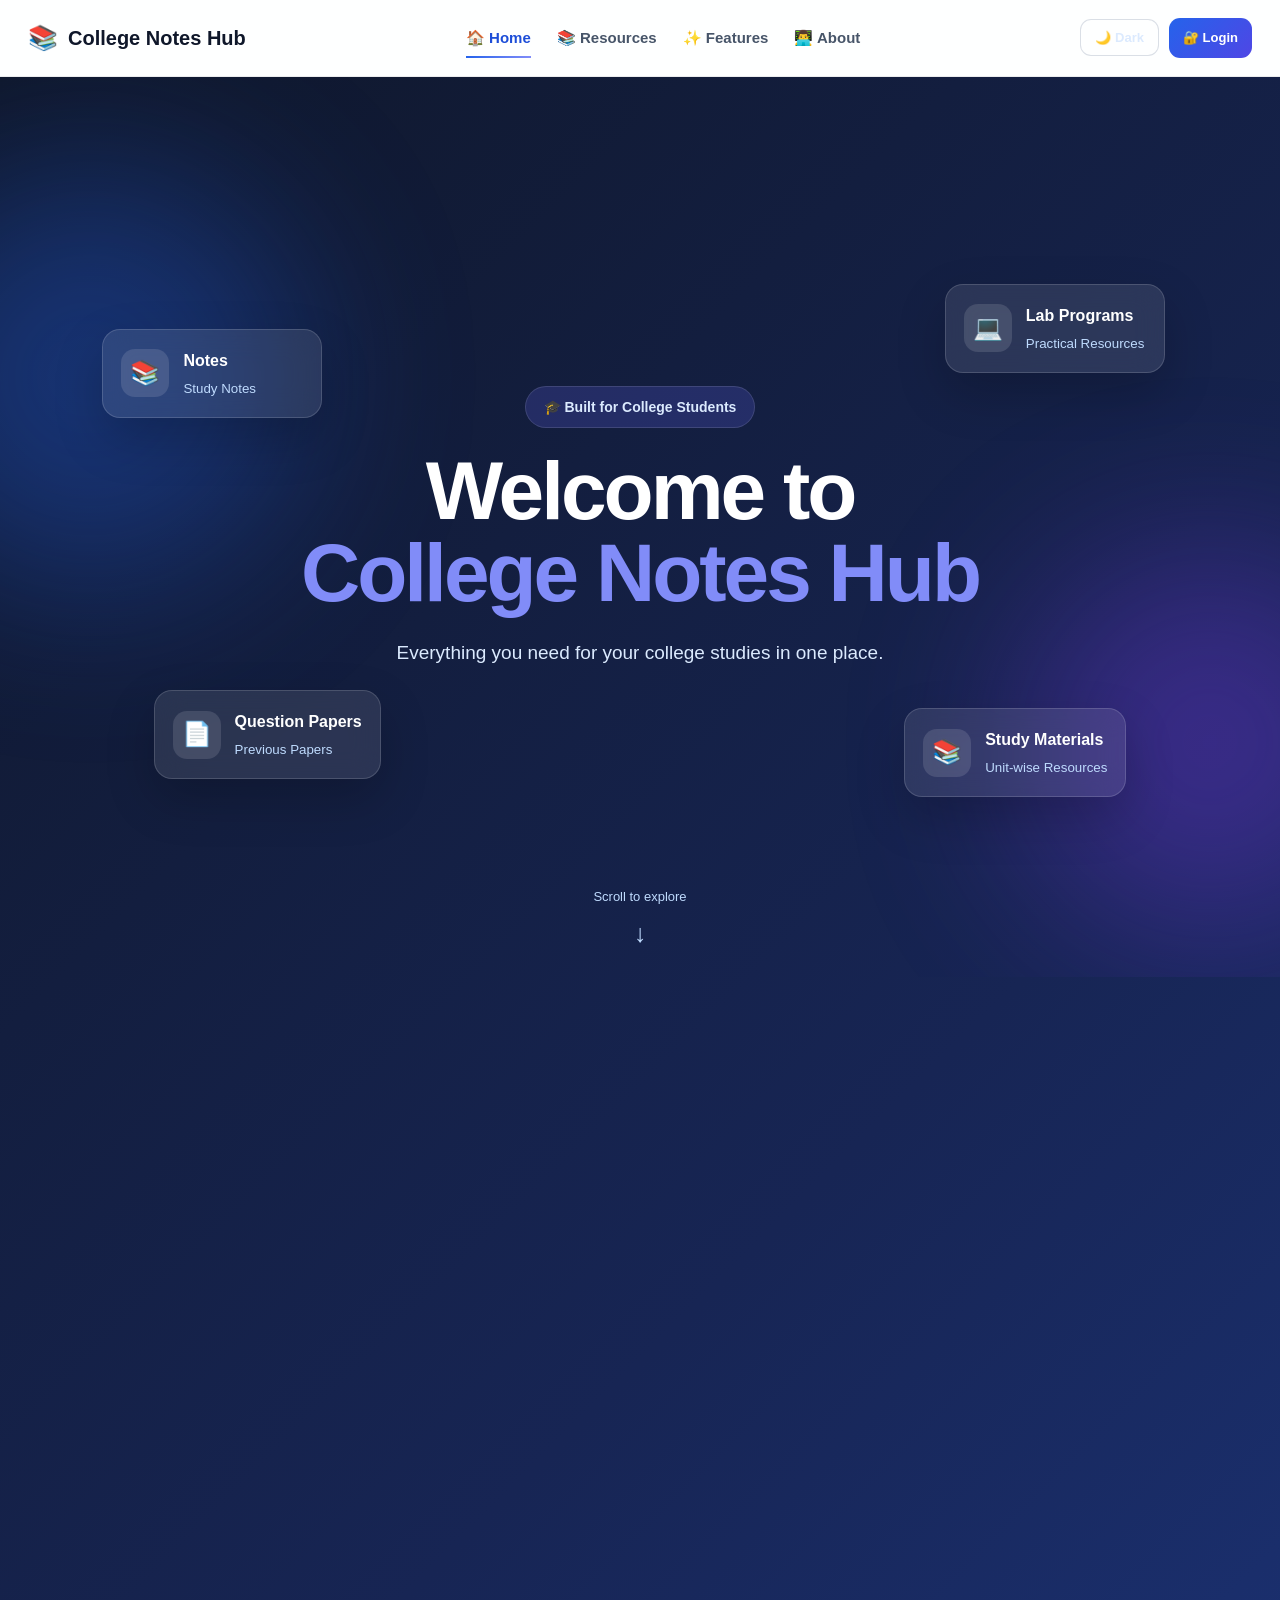
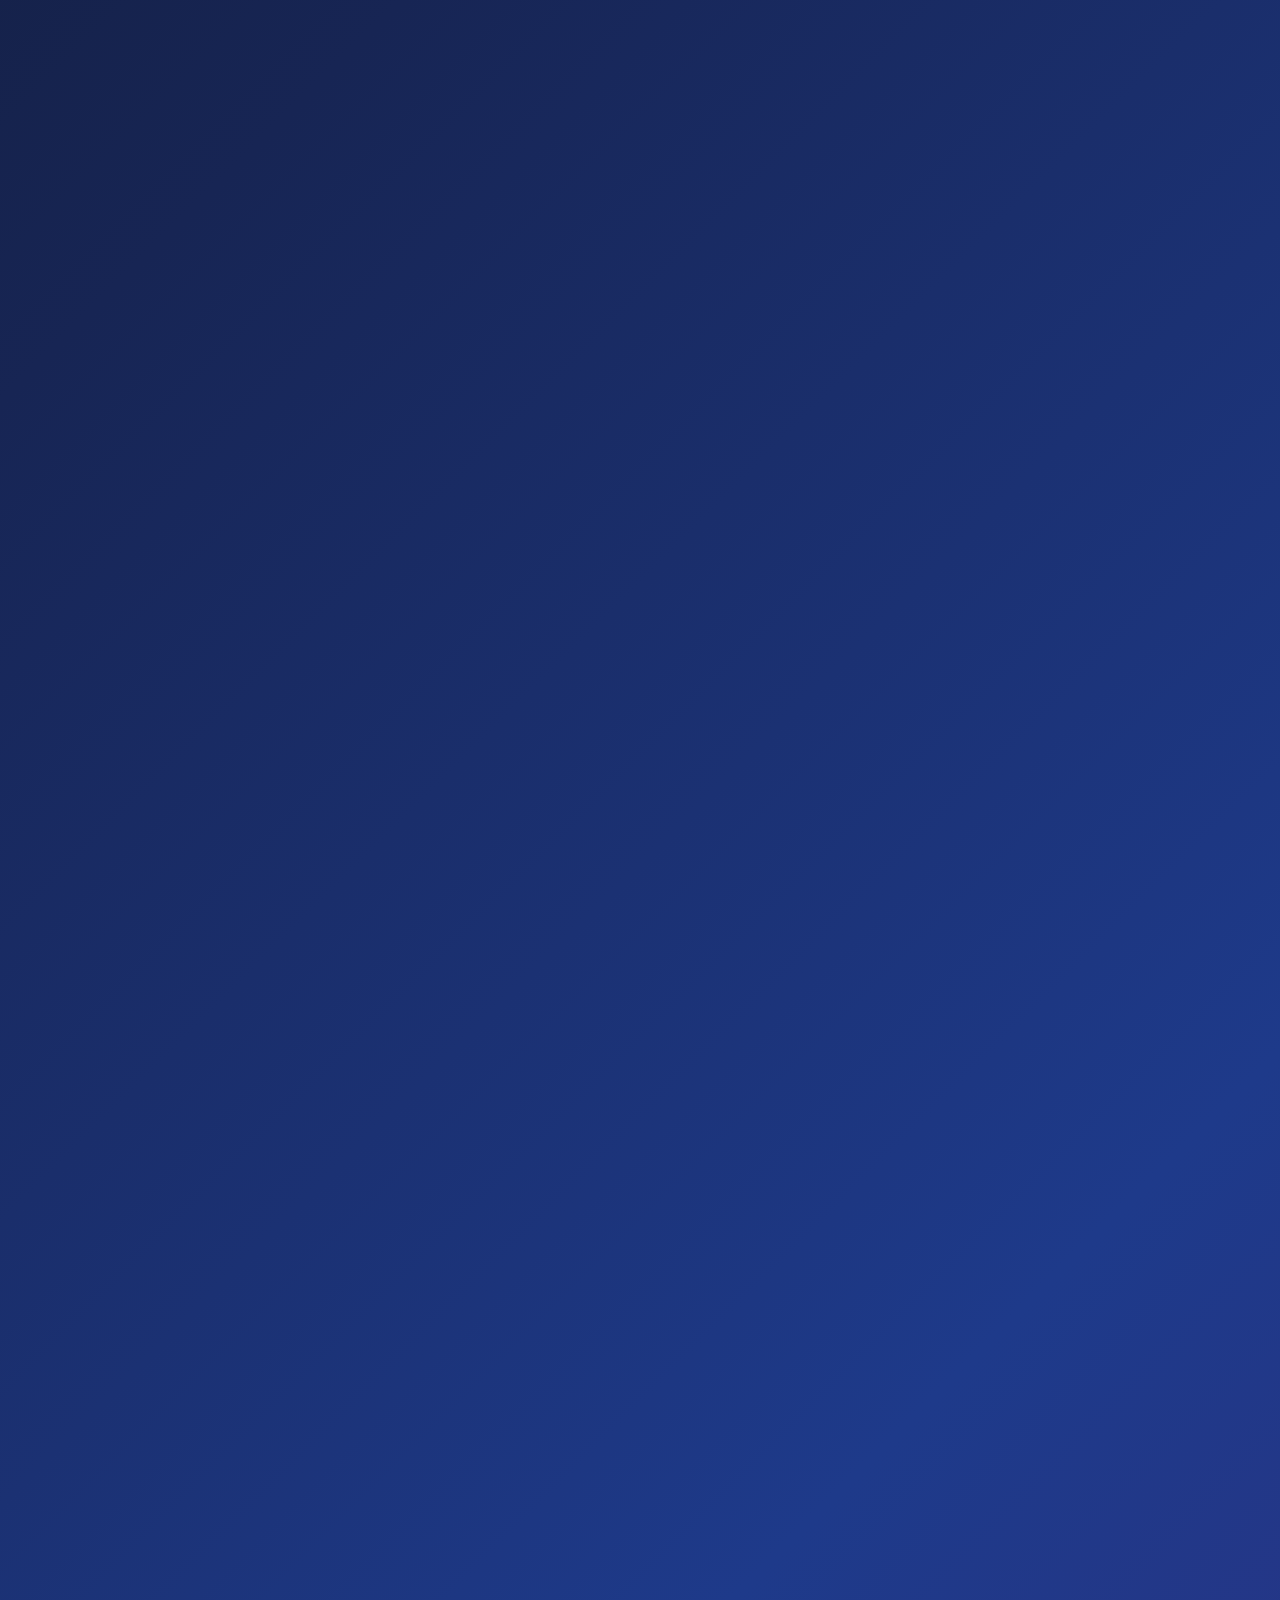
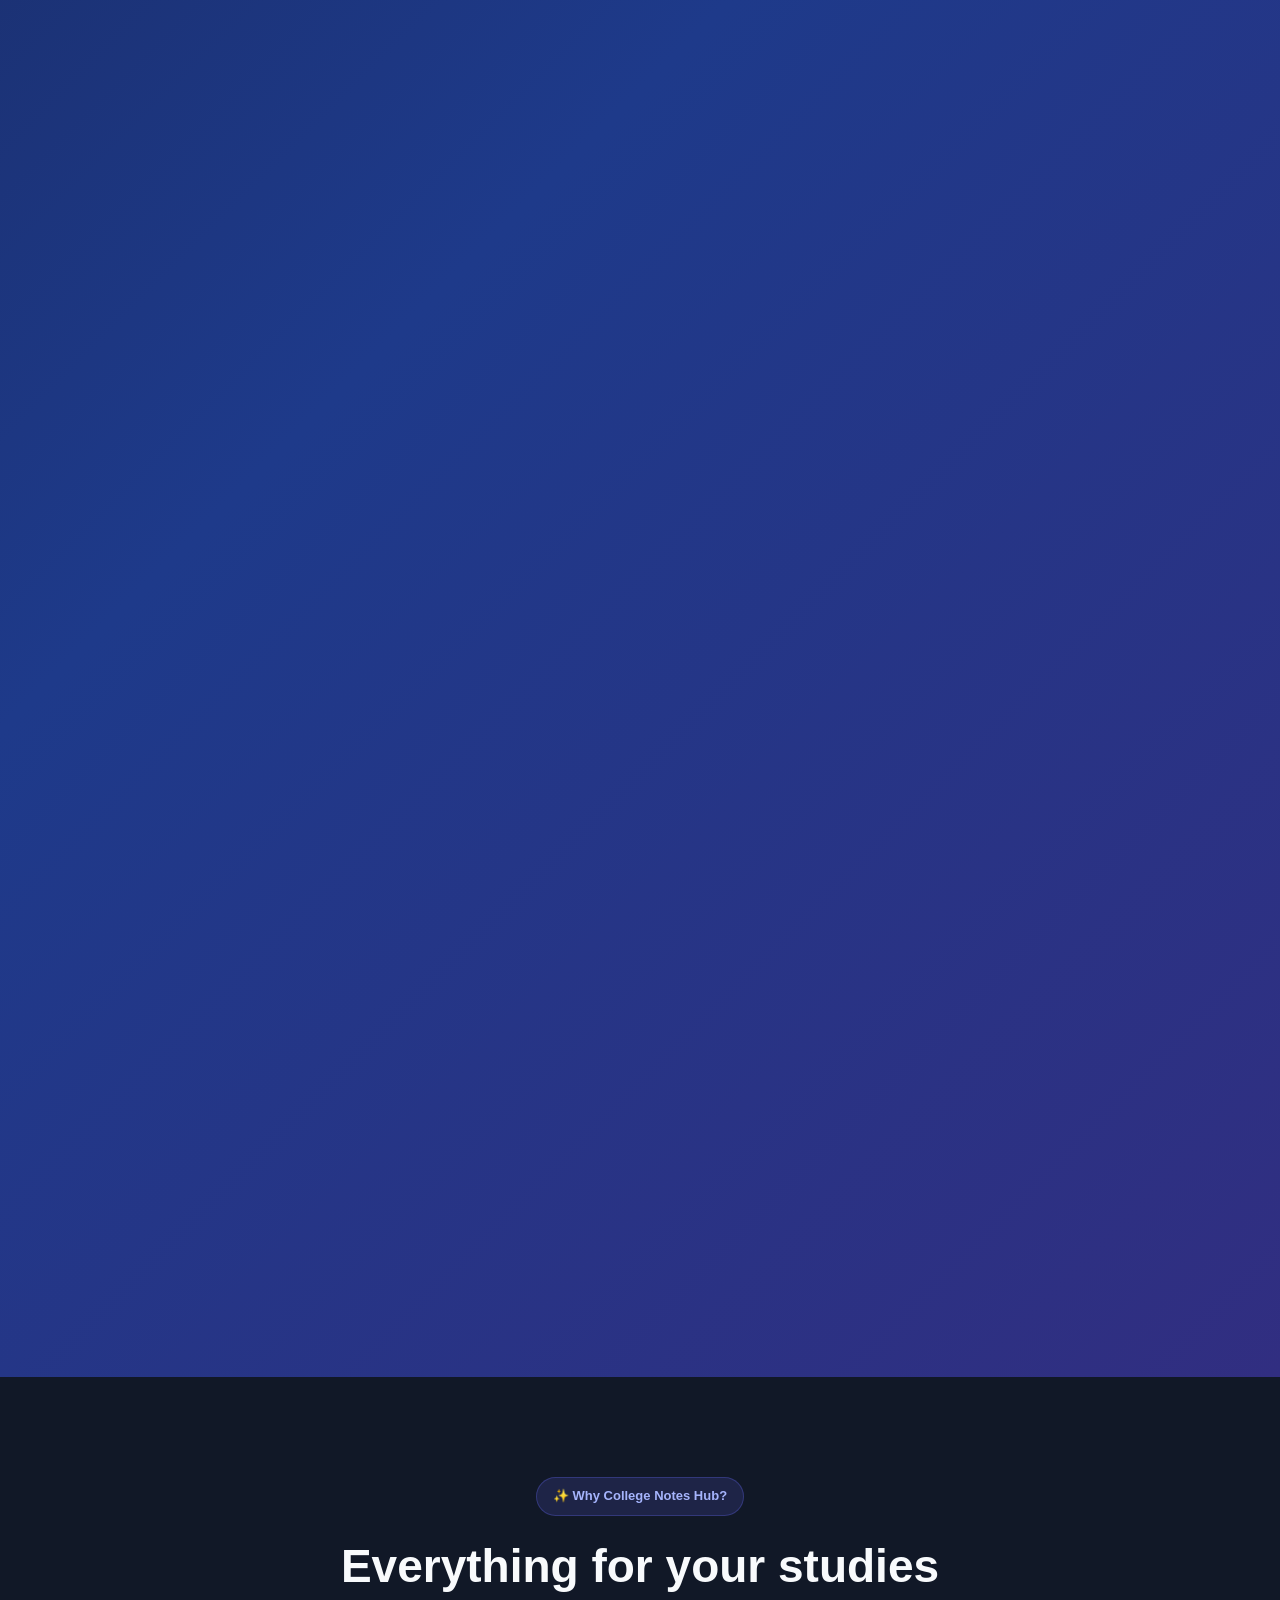
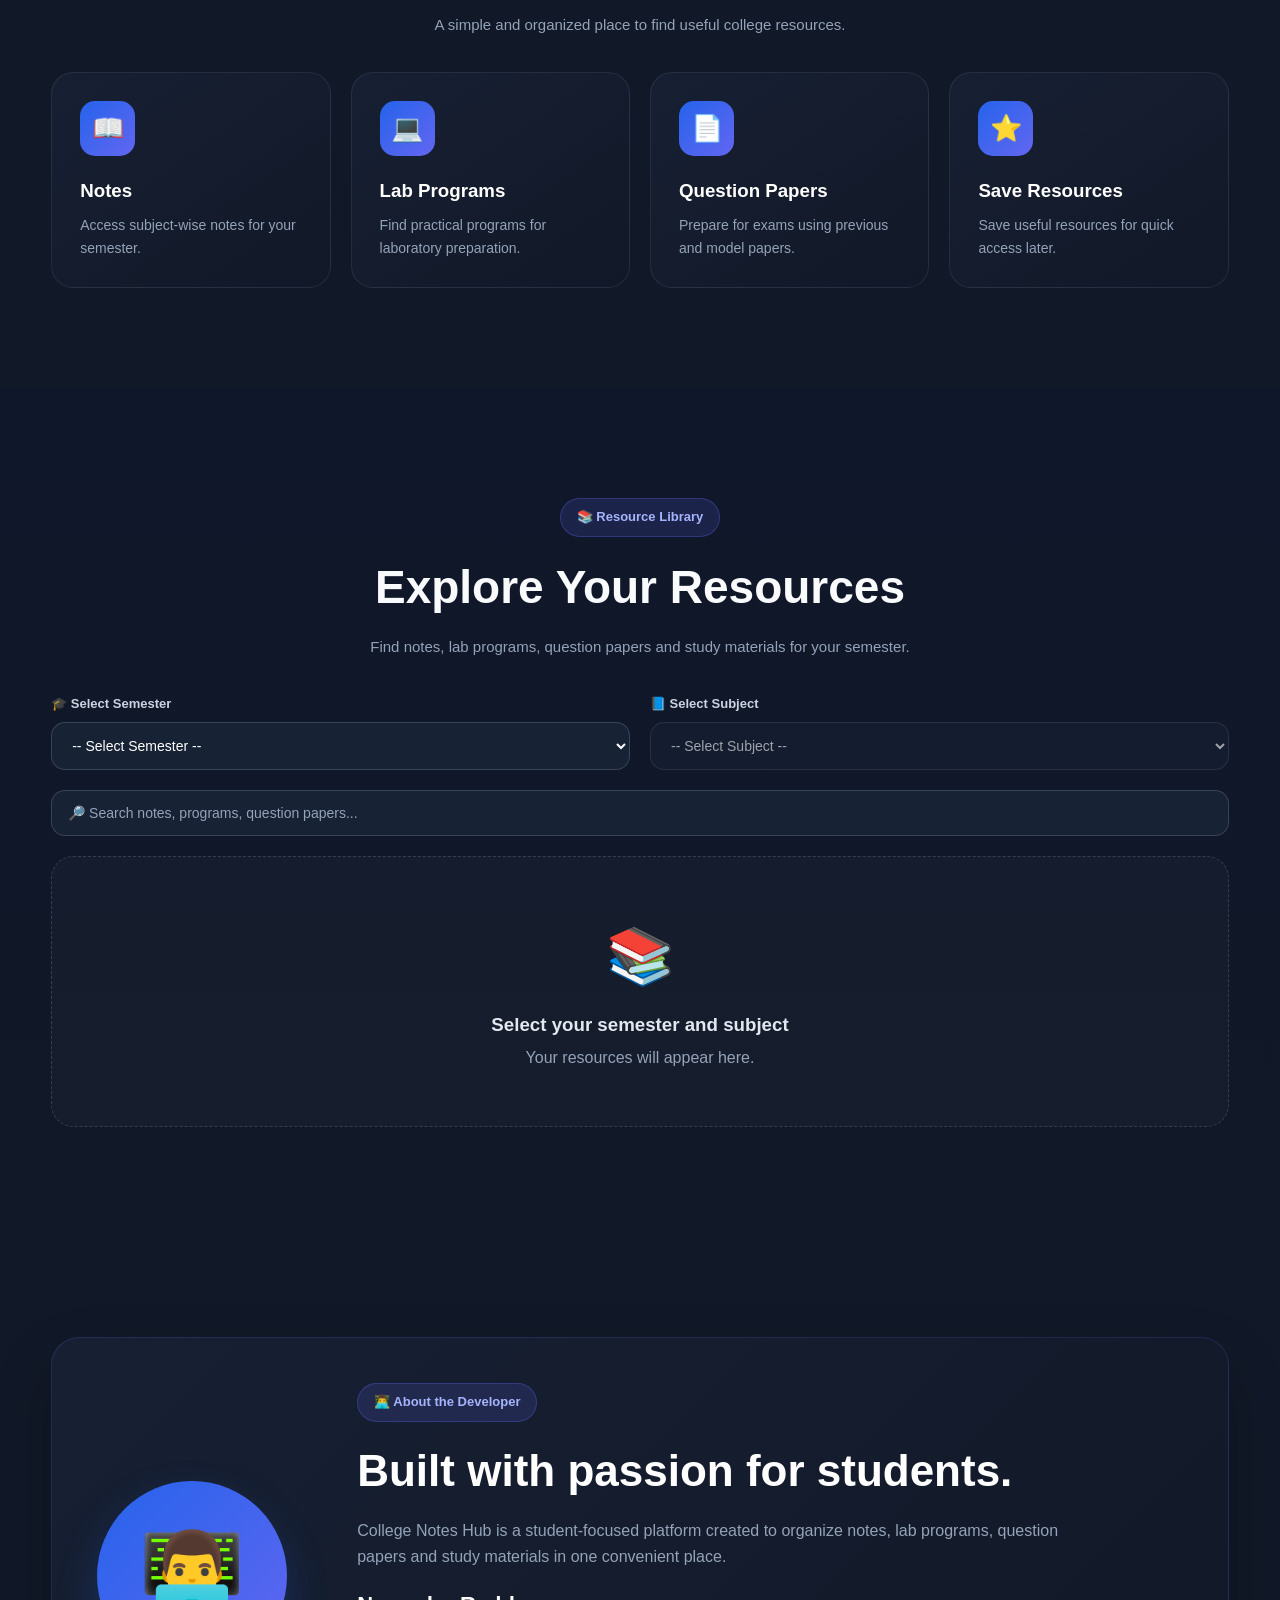
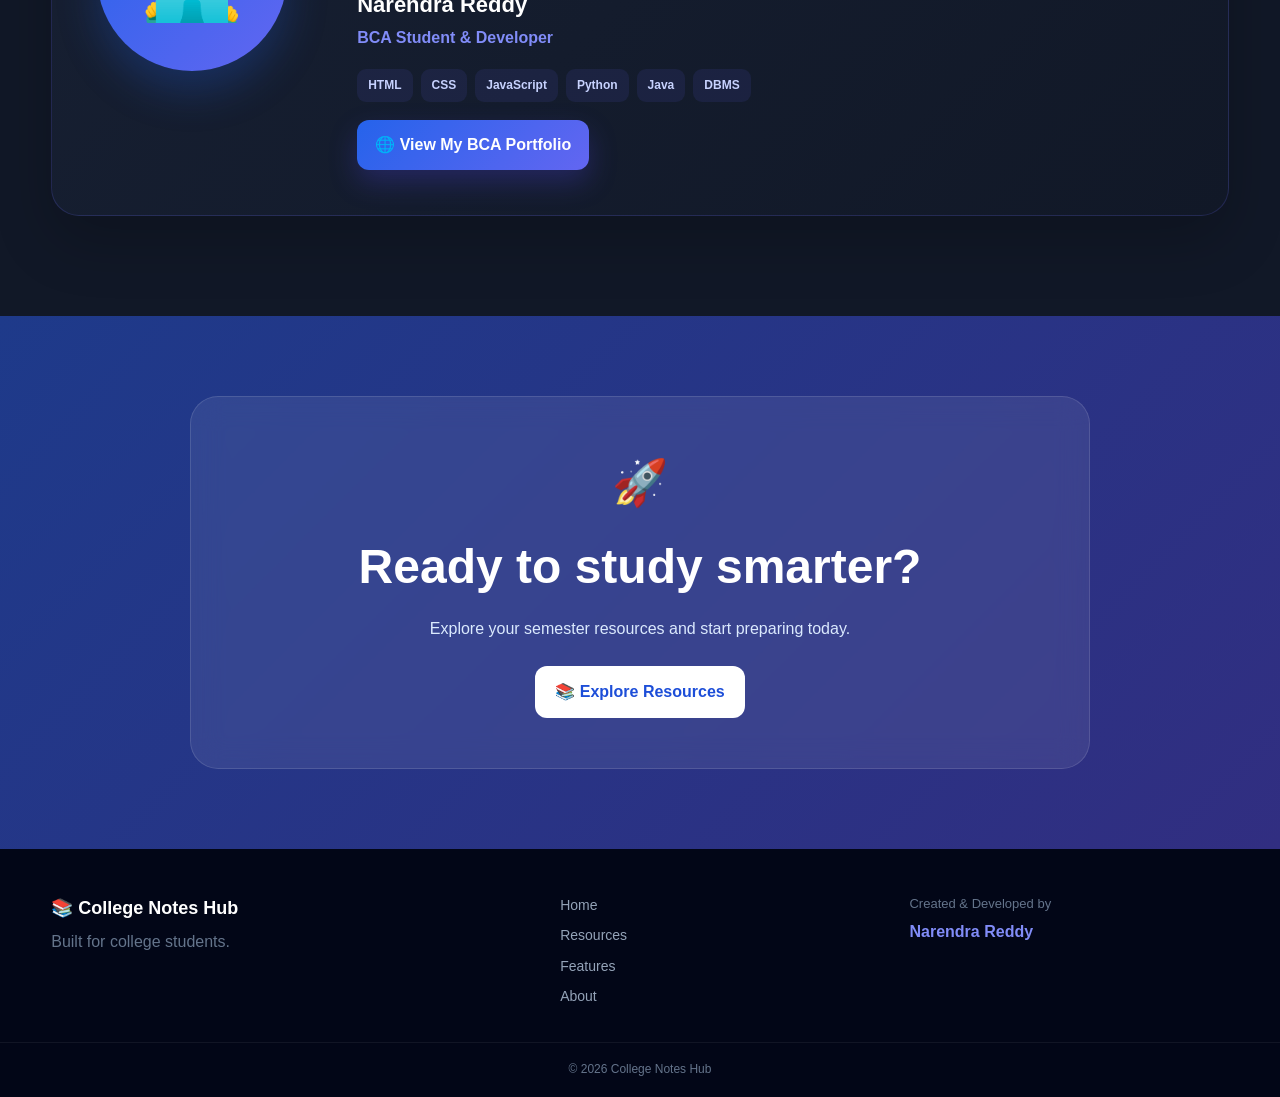
==== commit 2d0d356b: "Update College Notes Hub UI" ====
--- a/index.html
+++ b/index.html
@@ -10,7 +10,9 @@
         content="width=device-width, initial-scale=1.0"
     >
 
-    <title>College Notes Hub</title>
+    <title>
+        College Notes Hub
+    </title>
 
     <link
         rel="stylesheet"
@@ -23,274 +25,417 @@
 <body>
 
 
-    <!-- =================================================
-         NAVIGATION
-         ================================================= -->
-
-    <header>
-
-        <nav class="navbar">
-
-            <div class="logo">
-                📚 College Notes Hub
-            </div>
-
-
-            <div class="nav-links">
-                <a href="#developer">
-                     👨‍💻 Developer
-                </a>
-
-                <a href="#home">
-                    Home
-                </a>
-
-                <a href="#resources">
-                    Resources
-                </a>
-
-                <a href="#features">
-                    Features
-                </a>
-
-                <a href="#about">
-                    About
-                </a>
-
-
-                <a
-                    href="admin.html"
-                    id="adminPanelLink"
-                    style="display:none;"
-                >
-                    🛠️ Admin
-                </a>
-
-
-                <!-- THEME BUTTON -->
+<!-- =====================================================
+     NAVBAR
+     ===================================================== -->
+
+<header class="main-navbar">
+
+    <div class="navbar-inner">
+
+
+        <!-- LOGO -->
+
+        <a
+            href="index.html"
+            class="site-logo"
+        >
+
+            <span class="logo-icon">
+                📚
+            </span>
+
+            <span>
+                College Notes Hub
+            </span>
+
+        </a>
+
+
+        <!-- NAVIGATION -->
+
+        <nav class="main-nav">
+
+            <a
+                href="#home"
+                class="nav-link active"
+            >
+                🏠 Home
+            </a>
+
+            <a
+                href="#resources"
+                class="nav-link"
+            >
+                📚 Resources
+            </a>
+
+            <a
+                href="#features"
+                class="nav-link"
+            >
+                ✨ Features
+            </a>
+
+            <a
+                href="#about"
+                class="nav-link"
+            >
+                👨‍💻 About
+            </a>
+
+        </nav>
+
+
+        <!-- RIGHT SIDE -->
+
+        <div class="navbar-actions">
+
+            <button
+                id="themeToggle"
+                class="theme-toggle"
+                type="button"
+            >
+                🌙 Dark
+            </button>
+
+
+            <a
+                id="loginLink"
+                href="login.html"
+                class="nav-login-button"
+            >
+                🔐 Login
+            </a>
+
+
+            <div
+                id="studentProfile"
+                class="profile-wrapper"
+                style="display:none;"
+            >
 
                 <button
-                    id="themeToggle"
-                    class="theme-toggle"
+                    id="profileButton"
+                    class="profile-button"
                     type="button"
                 >
-                    🌙 Dark
+
+                    👤
+                    <span id="navStudentName">
+                        Student
+                    </span>
+
+                    ▾
+
                 </button>
 
 
-                <!-- LOGIN -->
-
-                <a
-                    href="login.html"
-                    id="loginLink"
-                    class="login-button"
+                <div
+                    id="profileDropdown"
+                    class="profile-dropdown"
                 >
-                    🔐 Login
-                </a>
-
-
-                <!-- STUDENT PROFILE -->
-
-                <div
-                    id="studentProfile"
-                    class="student-profile"
-                    style="display:none;"
-                >
-
-                    <button
-                        id="profileButton"
-                        class="profile-button"
-                        type="button"
-                    >
-
-                        👤
-
-                        <span id="navStudentName">
-                            Student
-                        </span>
-
-                    </button>
-
-
-                    <div
-                        id="profileDropdown"
-                        class="profile-dropdown"
-                    >
-
-                        <div class="profile-icon">
-                            👤
-                        </div>
-
-
-                        <h3
+
+                    <div class="profile-dropdown-header">
+
+                        <strong>
+                            Welcome
+                        </strong>
+
+                        <span
                             id="profileDisplayName"
                         >
                             Student
-                        </h3>
-
-
-                        <p>
-
-                            Username:
-
-                            <strong
-                                id="profileDisplayUsername"
-                            >
-                                -
-                            </strong>
-
-                        </p>
-
-
-                        <p>
-
-                            Status:
-
-                            <strong class="online-text">
-                                🟢 Online
-                            </strong>
-
-                        </p>
-
-
-                        <a
-                            href="student-dashboard.html"
-                            class="profile-dashboard-link"
+                        </span>
+
+                        <small
+                            id="profileDisplayUsername"
                         >
-                            📊 Open Dashboard
-                        </a>
+                            @username
+                        </small>
 
                     </div>
 
+
+                    <div class="profile-dropdown-divider"></div>
+
+
+                    <a
+                        href="student-dashboard.html"
+                    >
+                        🎓 Student Dashboard
+                    </a>
+
+
+                    <a
+                        href="admin.html"
+                        id="adminPanelLink"
+                        style="display:none;"
+                    >
+                        🛠️ Admin Panel
+                    </a>
+
+
+                    <button
+                        id="mainLogoutBtn"
+                        type="button"
+                    >
+                        🚪 Logout
+                    </button>
+
                 </div>
 
-
-                <!-- LOGOUT -->
-
-                <button
-                    id="mainLogoutBtn"
-                    class="main-logout-button"
-                    type="button"
-                    style="display:none;"
-                >
-                    🚪 Logout
-                </button>
-
-            </div>
-
-        </nav>
-
-    </header>
-
-
-
-    <!-- =================================================
-         HERO
-         ================================================= -->
-
-    <section
-        id="home"
-        class="hero"
-    >
-
-        <div class="hero-content">
-
-            <div class="hero-badge">
+            </div>
+
+        </div>
+
+    </div>
+
+</header>
+
+
+
+<!-- =====================================================
+     SCROLL HERO
+     ===================================================== -->
+
+<section
+    id="home"
+    class="scroll-hero"
+>
+
+    <div class="scroll-scene">
+
+
+        <div class="scene-glow glow-one"></div>
+
+        <div class="scene-glow glow-two"></div>
+
+
+        <!-- HERO TEXT -->
+
+        <div class="scroll-content">
+
+            <div class="scroll-badge">
                 🎓 Built for College Students
             </div>
 
 
             <h1>
 
-                Your Complete
+                Welcome to
 
                 <span>
-                    College Resource Hub
+                    College Notes Hub
                 </span>
 
             </h1>
 
 
             <p>
-
-                Find notes, lab programs, question papers
-                and useful study resources in one simple place.
-
+                Everything you need for your college studies
+                in one place.
             </p>
 
-
-            <div class="hero-buttons">
-
-                <a
-                    href="#resources"
-                    class="hero-button"
-                >
-                    Explore Resources
-                </a>
-
-
-                <a
-                    href="#features"
-                    class="secondary-button"
-                >
-                    Learn More
-                </a>
-
-            </div>
-
-        </div>
-
-    </section>
-
-
-
-    <!-- =================================================
-         FEATURES
-         ================================================= -->
-
-    <section
-        id="features"
-        class="features"
-    >
+        </div>
+
+
+        <!-- PERSON -->
+
+        <div class="scroll-person">
+
+            <div class="speech">
+                Hi! 👋
+            </div>
+
+            <div class="person-body">
+                🧑‍💻
+            </div>
+
+        </div>
+
+
+        <!-- NOTES CARD -->
+
+        <div class="scroll-resource notes-card">
+
+            <div class="resource-icon">
+                📚
+            </div>
+
+            <div>
+
+                <strong>
+                    Notes
+                </strong>
+
+                <small>
+                    Study Notes
+                </small>
+
+            </div>
+
+        </div>
+
+
+        <!-- LAB CARD -->
+
+        <div class="scroll-resource lab-card">
+
+            <div class="resource-icon">
+                💻
+            </div>
+
+            <div>
+
+                <strong>
+                    Lab Programs
+                </strong>
+
+                <small>
+                    Practical Resources
+                </small>
+
+            </div>
+
+        </div>
+
+
+        <!-- QUESTION PAPERS -->
+
+        <div class="scroll-resource paper-card">
+
+            <div class="resource-icon">
+                📄
+            </div>
+
+            <div>
+
+                <strong>
+                    Question Papers
+                </strong>
+
+                <small>
+                    Previous Papers
+                </small>
+
+            </div>
+
+        </div>
+
+
+        <!-- STUDY MATERIALS -->
+
+        <div class="scroll-resource material-card">
+
+            <div class="resource-icon">
+                📚
+            </div>
+
+            <div>
+
+                <strong>
+                    Study Materials
+                </strong>
+
+                <small>
+                    Unit-wise Resources
+                </small>
+
+            </div>
+
+        </div>
+
+
+        <!-- FINAL HERO -->
+
+        <div class="scroll-final">
+
+            <h2>
+                Everything you need.
+            </h2>
+
+            <p>
+                One place. One hub. Your college resources.
+            </p>
+
+
+            <a
+                href="#resources"
+                class="scroll-explore-button"
+            >
+                🚀 Explore Resources
+            </a>
+
+        </div>
+
+
+        <!-- SCROLL INDICATOR -->
+
+        <div class="scroll-indicator">
+
+            <span>
+                Scroll to explore
+            </span>
+
+            <div class="scroll-arrow">
+                ↓
+            </div>
+
+        </div>
+
+    </div>
+
+</section>
+
+
+
+<!-- =====================================================
+     FEATURES
+     ===================================================== -->
+
+<section
+    id="features"
+    class="features-section"
+>
+
+    <div class="section-container">
+
 
         <div class="section-heading">
 
-            <div class="section-badge">
-                📚 Study Smarter
-            </div>
-
+            <span class="section-badge">
+                ✨ Why College Notes Hub?
+            </span>
 
             <h2>
-                Everything You Need to Study
+                Everything for your studies
             </h2>
 
-
             <p>
-                Access important academic resources
-                quickly and easily.
+                A simple and organized place to find
+                useful college resources.
             </p>
 
         </div>
 
 
-
-        <div class="feature-container">
+        <div class="feature-grid">
 
 
             <div class="feature-card">
 
-                <div class="feature-icon">
+                <div class="feature-card-icon">
                     📖
                 </div>
 
                 <h3>
-                    Study Notes
+                    Notes
                 </h3>
 
                 <p>
-                    Find subject-wise notes to help you
-                    understand important topics and
-                    prepare for exams.
+                    Access subject-wise notes
+                    for your semester.
                 </p>
 
             </div>
@@ -298,7 +443,7 @@
 
             <div class="feature-card">
 
-                <div class="feature-icon">
+                <div class="feature-card-icon">
                     💻
                 </div>
 
@@ -307,9 +452,8 @@
                 </h3>
 
                 <p>
-                    Access programming and practical
-                    laboratory resources in one
-                    convenient place.
+                    Find practical programs
+                    for laboratory preparation.
                 </p>
 
             </div>
@@ -317,7 +461,7 @@
 
             <div class="feature-card">
 
-                <div class="feature-icon">
+                <div class="feature-card-icon">
                     📄
                 </div>
 
@@ -326,8 +470,8 @@
                 </h3>
 
                 <p>
-                    Practice with previous examination
-                    papers and improve your preparation.
+                    Prepare for exams using
+                    previous and model papers.
                 </p>
 
             </div>
@@ -335,172 +479,154 @@
 
             <div class="feature-card">
 
-                <div class="feature-icon">
-                    🔍
+                <div class="feature-card-icon">
+                    ⭐
                 </div>
 
                 <h3>
-                    Smart Search
+                    Save Resources
                 </h3>
 
                 <p>
-                    Quickly search through available
-                    resources and find what you need.
+                    Save useful resources
+                    for quick access later.
                 </p>
 
             </div>
 
 
-            <div class="feature-card">
-
-                <div class="feature-icon">
-                    ⬇️
-                </div>
-
-                <h3>
-                    Easy Downloads
-                </h3>
-
-                <p>
-                    Download available resources and
-                    keep them for offline study.
-                </p>
-
-            </div>
-
-
-            <div class="feature-card">
-
-                <div class="feature-icon">
-                    📱
-                </div>
-
-                <h3>
-                    Student Friendly
-                </h3>
-
-                <p>
-                    Designed to work smoothly on
-                    computers, tablets and mobile devices.
-                </p>
-
-            </div>
-
-        </div>
-
-    </section>
-
-
-
-    <!-- =================================================
-         RESOURCES
-         ================================================= -->
-
-    <section
-        id="resources"
-        class="resources"
-    >
-
-        <div class="section-heading">
+        </div>
+
+    </div>
+
+</section>
+
+
+
+<!-- =====================================================
+     RESOURCES
+     ===================================================== -->
+
+<section
+    id="resources"
+    class="resources-section"
+>
+
+    <div class="section-container">
+
+
+        <div class="resources-title">
 
             <div class="section-badge">
-                📚 Study Materials
+                📚 Resource Library
             </div>
 
 
             <h2>
-                Find Your Resources
+                Explore Your Resources
             </h2>
 
 
             <p>
-                Select your semester and subject to
-                access available study materials.
+                Find notes, lab programs, question papers
+                and study materials for your semester.
             </p>
 
         </div>
 
 
+        <!-- SELECTORS -->
+
+        <div class="resource-controls">
+
+
+            <div class="control-group">
+
+                <label
+                    for="semester"
+                >
+                    🎓 Select Semester
+                </label>
+
+                <select
+                    id="semester"
+                    onchange="loadSubjects()"
+                >
+
+                    <option value="">
+                        -- Select Semester --
+                    </option>
+
+                    <option value="1">
+                        1st Semester
+                    </option>
+
+                    <option value="2">
+                        2nd Semester
+                    </option>
+
+                    <option value="3">
+                        3rd Semester
+                    </option>
+
+                    <option value="4">
+                        4th Semester
+                    </option>
+
+                    <option value="5">
+                        5th Semester
+                    </option>
+
+                    <option value="6">
+                        6th Semester
+                    </option>
+
+                </select>
+
+            </div>
+
+
+            <div class="control-group">
+
+                <label
+                    for="subject"
+                >
+                    📘 Select Subject
+                </label>
+
+                <select
+                    id="subject"
+                    disabled
+                    onchange="showResources()"
+                >
+
+                    <option value="">
+                        -- Select Subject --
+                    </option>
+
+                </select>
+
+            </div>
+
+
+        </div>
+
+
         <!-- SEARCH -->
 
-        <div class="search-box">
+        <div class="resource-search-wrapper">
 
             <input
-                type="text"
                 id="resourceSearch"
-                placeholder="🔍 Search resources..."
-                onkeyup="searchResources()"
-            >
-
-        </div>
-
-
-        <!-- FILTER -->
-
-        <div class="resource-filter">
-
-            <label for="semester">
-                Select Semester
-            </label>
-
-
-            <select
-                id="semester"
-                onchange="loadSubjects()"
-            >
-
-                <option value="">
-                    -- Select Semester --
-                </option>
-
-                <option value="1">
-                    1st Semester
-                </option>
-
-                <option value="2">
-                    2nd Semester
-                </option>
-
-                <option value="3">
-                    3rd Semester
-                </option>
-
-                <option value="4">
-                    4th Semester
-                </option>
-
-                <option value="5">
-                    5th Semester
-                </option>
-
-                <option value="6">
-                    6th Semester
-                </option>
-
-            </select>
-
-
-            <label for="subject">
-                Select Subject
-            </label>
-
-
-            <select
-                id="subject"
-                disabled
-                onchange="showResources()"
-            >
-
-                <option value="">
-                    -- Select Subject --
-                </option>
-
-            </select>
-
-        </div>
-
-
-        <!-- CATEGORY FILTER -->
+                type="search"
+                placeholder="🔎 Search notes, programs, question papers..."
+                oninput="searchResources()"
+            >
+
+        </div>
+
+
+        <!-- CATEGORY BUTTONS -->
 
         <div
             id="resourceCategories"
@@ -514,7 +640,7 @@
                 data-category="all"
                 onclick="filterResourceCategory('all')"
             >
-                All
+                🔎 All
             </button>
 
 
@@ -565,112 +691,81 @@
         <div
             id="resourceList"
             class="resource-list"
-        ></div>
-
-    </section>
-
-
-
-    <!-- =================================================
-         ABOUT
-         ================================================= -->
-
-    <section
-        id="about"
-        class="about"
-    >
-
-        <div class="about-content">
-
-            <div class="section-badge">
-                💡 About The Project
-            </div>
-
-
-            <h2>
-                Built By Students, For Students
-            </h2>
-
-
-            <p>
-                College Notes Hub is a student-focused
-                platform created to make academic
-                resources easier to find, access
-                and download.
-            </p>
-
-
-            <p>
-                The goal is to bring notes,
-                laboratory programs, question papers
-                and other useful learning materials
-                together in one convenient platform.
-            </p>
-
-        </div>
-
-    </section>
-    <!-- =================================================
+        >
+
+            <div class="empty-resource-state">
+
+                <div class="empty-icon">
+                    📚
+                </div>
+
+                <h3>
+                    Select your semester and subject
+                </h3>
+
+                <p>
+                    Your resources will appear here.
+                </p>
+
+            </div>
+
+        </div>
+
+    </div>
+
+</section>
+
+
+
+<!-- =====================================================
      ABOUT DEVELOPER
-     ================================================= -->
+     ===================================================== -->
 
 <section
-    id="developer"
+    id="about"
     class="developer-section"
 >
 
-    <div class="developer-container">
-
-        <div class="developer-badge">
-            👨‍💻 About the Developer
-        </div>
-
-
-        <h2>
-            Meet the Developer
-        </h2>
-
-
-        <p class="developer-intro">
-            Hello! I am
-            <strong>Narendra Reddy</strong>,
-            a BCA student and the creator of
-            College Notes Hub.
-        </p>
+    <div class="section-container">
 
 
         <div class="developer-card">
 
 
-            <!-- AVATAR -->
-
             <div class="developer-avatar">
-                NR
-            </div>
-
-
-            <!-- DETAILS -->
-
-            <div class="developer-details">
+                👨‍💻
+            </div>
+
+
+            <div class="developer-content">
+
+                <span class="section-badge">
+                    👨‍💻 About the Developer
+                </span>
+
+
+                <h2>
+                    Built with passion for students.
+                </h2>
+
+
+                <p>
+                    College Notes Hub is a student-focused
+                    platform created to organize notes,
+                    lab programs, question papers and
+                    study materials in one convenient place.
+                </p>
+
 
                 <h3>
                     Narendra Reddy
                 </h3>
 
 
-                <p class="developer-role">
-                    🎓 BCA Student
-                </p>
-
-
-                <p>
-                    I created College Notes Hub to make
-                    college study resources easier to
-                    organize, find and access.
-                </p>
-
-
-                <!-- SKILLS -->
+                <span class="developer-role">
+                    BCA Student & Developer
+                </span>
+
 
                 <div class="developer-skills">
 
@@ -699,35 +794,22 @@
                     </span>
 
                 </div>
-                <!-- PORTFOLIO BUTTON -->
-
-<div class="developer-portfolio">
-
-    <a
-        href="https://nrreddy714-web.github.io/bca-student-portfolio/"
-        target="_blank"
-        rel="noopener noreferrer"
-        class="portfolio-button"
-    >
-        🌐 View My BCA Portfolio
-    </a>
-
-</div>
-
-</div>
-
-
-                <!-- PROJECT -->
-
-                <div class="developer-project">
-
-                    <strong>
-                        🚀 Project
-                    </strong>
-
-                    <p>
-                        College Notes Hub
-                    </p>
+
+
+                <!-- PORTFOLIO -->
+
+                <div class="developer-portfolio">
+
+                    <a
+                        href="https://nrreddy714-web.github.io/bca-student-portfolio/"
+                        target="_blank"
+                        rel="noopener noreferrer"
+                        class="portfolio-button"
+                    >
+
+                        🌐 View My BCA Portfolio
+
+                    </a>
 
                 </div>
 
@@ -741,42 +823,114 @@
 
 
 
-    <!-- =================================================
-         FOOTER
-         ================================================= -->
-
-   <footer>
-
-    <div class="footer-content">
-
-        <h3>
-            📚 College Notes Hub
-        </h3>
+<!-- =====================================================
+     CALL TO ACTION
+     ===================================================== -->
+
+<section class="cta-section">
+
+    <div class="cta-card">
+
+        <span>
+            🚀
+        </span>
+
+        <h2>
+            Ready to study smarter?
+        </h2>
 
         <p>
-            Making college resources easier to access.
+            Explore your semester resources
+            and start preparing today.
         </p>
 
-        <p>
-            Created & Developed by
-            <strong>Narendra Reddy</strong>
-        </p>
-
-        <p class="copyright">
-            © 2026 Narendra Reddy |
-            College Notes Hub
-        </p>
+
+        <a
+            href="#resources"
+            class="cta-button"
+        >
+            📚 Explore Resources
+        </a>
 
     </div>
 
+</section>
+
+
+
+<!-- =====================================================
+     FOOTER
+     ===================================================== -->
+
+<footer class="main-footer">
+
+    <div class="footer-container">
+
+
+        <div class="footer-brand">
+
+            <div class="footer-logo">
+                📚 College Notes Hub
+            </div>
+
+            <p>
+                Built for college students.
+            </p>
+
+        </div>
+
+
+        <div class="footer-links">
+
+            <a href="#home">
+                Home
+            </a>
+
+            <a href="#resources">
+                Resources
+            </a>
+
+            <a href="#features">
+                Features
+            </a>
+
+            <a href="#about">
+                About
+            </a>
+
+        </div>
+
+
+        <div class="footer-developer">
+
+            <p>
+                Created & Developed by
+            </p>
+
+            <strong>
+                Narendra Reddy
+            </strong>
+
+        </div>
+
+    </div>
+
+
+    <div class="footer-bottom">
+
+        © 2026 College Notes Hub
+
+    </div>
+
 </footer>
 
 
-    <!-- =================================================
-         SCRIPT
-         ================================================= -->
-
-    <script src="script.js"></script>
+
+<!-- =====================================================
+     MAIN SCRIPT
+     ===================================================== -->
+
+<script src="script.js"></script>
 
 
 </body>
--- a/style.css
+++ b/style.css
@@ -1,2075 +1,738 @@
 /* =====================================================
-   COLLEGE NOTES HUB - MAIN STYLE
-   RESPONSIVE VERSION
+   COLLEGE NOTES HUB
+   MAIN STYLE SHEET
    ===================================================== */
 
-
-/* =====================================================
-   RESET
-   ===================================================== */
-
 * {
+    box-sizing: border-box;
     margin: 0;
     padding: 0;
-    box-sizing: border-box;
-}
-
+}
 
 html {
     scroll-behavior: smooth;
 }
 
-
 body {
-    font-family: Arial, sans-serif;
-
-    background: #f5f7fb;
-
-    color: #1f2937;
+    font-family:
+        "Segoe UI",
+        Arial,
+        sans-serif;
+
+    background: #0f172a;
+
+    color: #f8fafc;
 
     line-height: 1.6;
 
     overflow-x: hidden;
 }
 
+a {
+    color: inherit;
+}
+
 
 /* =====================================================
-   NAVIGATION
+   NAVBAR
    ===================================================== */
 
-header {
-    background: rgba(255, 255, 255, 0.96);
-
-    box-shadow:
-        0 2px 15px rgba(0, 0, 0, 0.08);
-
+.main-navbar {
     position: sticky;
 
     top: 0;
 
-    z-index: 1000;
-
-    backdrop-filter: blur(8px);
-}
-
-
-.navbar {
-    max-width: 1150px;
+    z-index: 9999;
+
+    background:
+        rgba(
+            15,
+            23,
+            42,
+            0.88
+        );
+
+    backdrop-filter: blur(18px);
+
+    border-bottom:
+        1px solid
+        rgba(
+            255,
+            255,
+            255,
+            0.08
+        );
+}
+
+.navbar-inner {
+    max-width: 1350px;
+
+    min-height: 76px;
 
     margin: auto;
 
-    padding: 17px 20px;
+    padding:
+        0 28px;
 
     display: flex;
 
+    align-items: center;
+
     justify-content: space-between;
 
+    gap: 25px;
+}
+
+.site-logo {
+    display: flex;
+
     align-items: center;
 
-    gap: 20px;
-}
-
-
-.logo {
-    font-size: 22px;
-
-    font-weight: bold;
-
-    color: #111827;
+    gap: 10px;
+
+    text-decoration: none;
+
+    color: #ffffff;
+
+    font-size: 20px;
+
+    font-weight: 800;
 
     white-space: nowrap;
 }
 
-
-.nav-links {
+.logo-icon {
+    font-size: 24px;
+}
+
+.main-nav {
     display: flex;
 
-    gap: 20px;
-
     align-items: center;
 
-    flex-wrap: wrap;
-
-    justify-content: flex-end;
-}
-
-
-.nav-links a {
+    gap: 26px;
+}
+
+.nav-link {
+    position: relative;
+
     text-decoration: none;
 
-    color: #374151;
-
-    font-weight: 600;
-
-    transition: 0.3s;
-}
-
-
-.nav-links a:hover {
-    color: #4f46e5;
-}
-
-
-/* =====================================================
-   LOGIN BUTTON
-   ===================================================== */
-
-.login-button {
-    background: #4f46e5;
-
-    color: white !important;
-
-    padding: 9px 16px;
-
-    border-radius: 8px;
-
-    font-weight: bold;
-
-    transition: 0.3s;
-
-    white-space: nowrap;
-}
-
-
-.login-button:hover {
-    background: #3730a3;
-
-    transform: translateY(-1px);
-}
-
-
-/* =====================================================
-   PROFILE
-   ===================================================== */
-
-.student-profile {
+    color: #cbd5e1;
+
+    font-size: 15px;
+
+    font-weight: 650;
+
+    transition:
+        color 0.25s ease;
+}
+
+.nav-link:hover,
+.nav-link.active {
+    color: #ffffff;
+}
+
+.nav-link::after {
+    content: "";
+
+    position: absolute;
+
+    left: 0;
+
+    bottom: -8px;
+
+    width: 0;
+
+    height: 2px;
+
+    background:
+        linear-gradient(
+            90deg,
+            #2563eb,
+            #818cf8
+        );
+
+    transition:
+        width 0.25s ease;
+}
+
+.nav-link:hover::after,
+.nav-link.active::after {
+    width: 100%;
+}
+
+.navbar-actions {
+    display: flex;
+
+    align-items: center;
+
+    gap: 10px;
+}
+
+.theme-toggle,
+.nav-login-button,
+.profile-button {
+    border-radius: 11px;
+
+    padding:
+        10px 14px;
+
+    font-size: 13px;
+
+    font-weight: 700;
+
+    text-decoration: none;
+
+    cursor: pointer;
+}
+
+.theme-toggle {
+    border:
+        1px solid
+        rgba(
+            148,
+            163,
+            184,
+            0.35
+        );
+
+    background:
+        rgba(
+            255,
+            255,
+            255,
+            0.05
+        );
+
+    color: #dbeafe;
+}
+
+.theme-toggle:hover {
+    background:
+        rgba(
+            255,
+            255,
+            255,
+            0.10
+        );
+}
+
+.nav-login-button {
+    background:
+        linear-gradient(
+            135deg,
+            #2563eb,
+            #4f46e5
+        );
+
+    color: #ffffff;
+}
+
+.nav-login-button:hover {
+    transform: translateY(-2px);
+}
+
+.profile-wrapper {
     position: relative;
 }
-
 
 .profile-button {
     border: none;
 
     background: #eef2ff;
 
-    color: #4338ca;
-
-    padding: 9px 13px;
-
-    border-radius: 8px;
-
-    cursor: pointer;
-
-    font-weight: bold;
-
-    white-space: nowrap;
-}
-
-
-.profile-button:hover {
-    background: #e0e7ff;
-}
-
+    color: #3730a3;
+}
 
 .profile-dropdown {
     position: absolute;
 
-    top: calc(100% + 10px);
-
     right: 0;
 
-    width: 260px;
-
-    background: white;
-
-    border: 1px solid #e5e7eb;
-
-    border-radius: 12px;
-
-    padding: 20px;
+    top: calc(
+        100% + 10px
+    );
+
+    width: 230px;
+
+    padding: 10px;
+
+    background:
+        #ffffff;
+
+    color: #1e293b;
+
+    border-radius: 16px;
 
     box-shadow:
-        0 12px 30px rgba(0, 0, 0, 0.12);
+        0 20px 50px
+        rgba(
+            0,
+            0,
+            0,
+            0.25
+        );
 
     display: none;
-
-    text-align: center;
-}
-
+}
 
 .profile-dropdown.show {
     display: block;
 }
 
-
-.profile-icon {
-    font-size: 40px;
-
-    margin-bottom: 10px;
-}
-
-
-.profile-dropdown h3 {
-    margin-bottom: 5px;
-
-    color: #111827;
-}
-
-
-.profile-dropdown p {
-    color: #6b7280;
-
-    font-size: 14px;
-
-    margin-bottom: 7px;
-}
-
-
-.online-text {
-    color: #16a34a;
-}
-
-
-.profile-dashboard-link {
+.profile-dropdown-header {
+    padding: 12px;
+}
+
+.profile-dropdown-header strong,
+.profile-dropdown-header span,
+.profile-dropdown-header small {
     display: block;
-
-    margin-top: 15px;
-
-    background: #4f46e5;
-
-    color: white !important;
-
-    padding: 10px;
-
-    border-radius: 8px;
+}
+
+.profile-dropdown-header span {
+    margin-top: 4px;
+
+    font-weight: 700;
+}
+
+.profile-dropdown-header small {
+    color: #64748b;
+}
+
+.profile-dropdown-divider {
+    height: 1px;
+
+    background: #e2e8f0;
+
+    margin: 5px 0;
+}
+
+.profile-dropdown a,
+.profile-dropdown button {
+    display: block;
+
+    width: 100%;
+
+    padding: 11px 12px;
+
+    border: none;
+
+    border-radius: 9px;
+
+    background: transparent;
+
+    color: #334155;
+
+    text-align: left;
 
     text-decoration: none;
-}
-
-
-.profile-dashboard-link:hover {
-    background: #3730a3;
+
+    font-size: 13px;
+
+    cursor: pointer;
+}
+
+.profile-dropdown a:hover,
+.profile-dropdown button:hover {
+    background: #eff6ff;
+
+    color: #2563eb;
 }
 
 
 /* =====================================================
-   LOGOUT
+   SCROLL HERO
    ===================================================== */
 
-.main-logout-button {
-    border: none;
-
-    background: #dc2626;
-
-    color: white;
-
-    padding: 9px 14px;
-
-    border-radius: 8px;
-
-    cursor: pointer;
-
-    font-weight: bold;
-
-    white-space: nowrap;
-}
-
-
-.main-logout-button:hover {
-    background: #b91c1c;
-}
-
-
-/* =====================================================
-   HERO
-   ===================================================== */
-
-.hero {
-    min-height: 570px;
-
-    display: flex;
-
-    justify-content: center;
-
-    align-items: center;
-
-    text-align: center;
-
-    padding: 80px 20px;
+.scroll-hero {
+    position: relative;
+
+    height: 500vh;
 
     background:
         linear-gradient(
             135deg,
-            #eef2ff,
-            #f8fafc,
-            #e0e7ff
-        );
-}
-
-
-.hero-content {
-    max-width: 800px;
-
-    width: 100%;
-}
-
-
-.hero-badge,
-.section-badge {
+            #0f172a,
+            #172554,
+            #1e3a8a,
+            #312e81
+        );
+}
+
+.scroll-scene {
+    position: sticky;
+
+    top: 0;
+
+    height: 100vh;
+
+    overflow: hidden;
+
+    display: flex;
+
+    align-items: center;
+
+    justify-content: center;
+
+    isolation: isolate;
+}
+
+.scene-glow {
+    position: absolute;
+
+    border-radius: 50%;
+
+    filter: blur(90px);
+
+    opacity: 0.35;
+
+    z-index: -1;
+}
+
+.glow-one {
+    width: 420px;
+
+    height: 420px;
+
+    background: #2563eb;
+
+    left: -120px;
+
+    top: 10%;
+}
+
+.glow-two {
+    width: 380px;
+
+    height: 380px;
+
+    background: #7c3aed;
+
+    right: -120px;
+
+    bottom: 5%;
+}
+
+.scroll-content {
+    position: absolute;
+
+    width: 90%;
+
+    max-width: 900px;
+
+    text-align: center;
+
+    z-index: 5;
+}
+
+.scroll-badge {
     display: inline-block;
 
-    padding: 7px 15px;
+    padding:
+        9px 18px;
 
     border-radius: 30px;
 
-    background: #e0e7ff;
-
-    color: #4338ca;
+    background:
+        rgba(
+            99,
+            102,
+            241,
+            0.22
+        );
+
+    border:
+        1px solid
+        rgba(
+            255,
+            255,
+            255,
+            0.12
+        );
+
+    color: #dbeafe;
 
     font-size: 14px;
 
-    font-weight: bold;
-
-    margin-bottom: 18px;
-}
-
-
-.hero h1 {
-    font-size: 52px;
-
-    line-height: 1.15;
+    font-weight: 700;
 
     margin-bottom: 22px;
-
-    color: #111827;
-}
-
-
-.hero h1 span {
+}
+
+.scroll-content h1 {
+    font-size:
+        clamp(
+            45px,
+            7vw,
+            82px
+        );
+
+    line-height: 1;
+
+    color: #ffffff;
+
+    margin-bottom: 24px;
+
+    letter-spacing: -3px;
+}
+
+.scroll-content h1 span {
     display: block;
 
-    color: #4f46e5;
-}
-
-
-.hero p {
+    color: #818cf8;
+}
+
+.scroll-content p {
     font-size: 19px;
 
-    color: #6b7280;
-
-    line-height: 1.7;
-
-    margin-bottom: 32px;
-}
-
-
-.hero-buttons {
+    color: #dbeafe;
+}
+
+
+/* =====================================================
+   PERSON
+   ===================================================== */
+
+.scroll-person {
+    position: absolute;
+
+    left: -200px;
+
+    bottom: 90px;
+
     display: flex;
 
+    flex-direction: column;
+
+    align-items: center;
+
+    z-index: 10;
+}
+
+.person-body {
+    font-size: 95px;
+}
+
+.speech {
+    background: #ffffff;
+
+    color: #1d4ed8;
+
+    padding:
+        12px 20px;
+
+    border-radius: 18px;
+
+    font-weight: 700;
+
+    margin-bottom: 10px;
+
+    position: relative;
+
+    box-shadow:
+        0 10px 30px
+        rgba(
+            0,
+            0,
+            0,
+            0.20
+        );
+}
+
+.speech::after {
+    content: "";
+
+    position: absolute;
+
+    bottom: -8px;
+
+    left: 50%;
+
+    transform:
+        translateX(-50%);
+
+    border-left:
+        8px solid transparent;
+
+    border-right:
+        8px solid transparent;
+
+    border-top:
+        10px solid #ffffff;
+}
+
+
+/* =====================================================
+   HERO RESOURCE CARDS
+   ===================================================== */
+
+.scroll-resource {
+    position: absolute;
+
+    min-width: 220px;
+
+    padding: 18px;
+
+    display: flex;
+
+    align-items: center;
+
+    gap: 14px;
+
+    background:
+        rgba(
+            255,
+            255,
+            255,
+            0.10
+        );
+
+    border:
+        1px solid
+        rgba(
+            255,
+            255,
+            255,
+            0.15
+        );
+
+    backdrop-filter: blur(15px);
+
+    border-radius: 18px;
+
+    color: #ffffff;
+
+    box-shadow:
+        0 20px 50px
+        rgba(
+            0,
+            0,
+            0,
+            0.20
+        );
+
+    opacity: 0;
+
+    transition:
+        opacity 0.2s ease;
+}
+
+.scroll-resource strong {
+    display: block;
+
+    font-size: 16px;
+}
+
+.scroll-resource small {
+    display: block;
+
+    margin-top: 4px;
+
+    color: #bfdbfe;
+}
+
+.resource-icon {
+    width: 48px;
+
+    height: 48px;
+
+    display: flex;
+
+    align-items: center;
+
     justify-content: center;
 
-    gap: 15px;
-
-    flex-wrap: wrap;
-}
-
-
-.hero-button,
-.secondary-button {
+    border-radius: 14px;
+
+    background:
+        rgba(
+            255,
+            255,
+            255,
+            0.12
+        );
+
+    font-size: 24px;
+}
+
+.notes-card {
+    left: 8%;
+
+    top: 28%;
+}
+
+.lab-card {
+    right: 9%;
+
+    top: 23%;
+}
+
+.paper-card {
+    left: 12%;
+
+    bottom: 22%;
+}
+
+.material-card {
+    right: 12%;
+
+    bottom: 20%;
+}
+
+.scroll-final {
+    position: absolute;
+
+    text-align: center;
+
+    opacity: 0;
+
+    color: #ffffff;
+}
+
+.scroll-final h2 {
+    font-size:
+        clamp(
+            40px,
+            6vw,
+            70px
+        );
+
+    margin-bottom: 15px;
+}
+
+.scroll-final p {
+    color: #dbeafe;
+
+    font-size: 18px;
+
+    margin-bottom: 25px;
+}
+
+.scroll-explore-button {
     display: inline-block;
 
-    padding: 14px 25px;
-
-    border-radius: 9px;
-
-    text-decoration: none;
-
-    font-weight: bold;
-
-    transition: 0.3s;
-}
-
-
-.hero-button {
-    background: #4f46e5;
-
-    color: white;
-
-    box-shadow:
-        0 8px 20px rgba(79, 70, 229, 0.25);
-}
-
-
-.hero-button:hover {
-    background: #3730a3;
-
-    transform: translateY(-2px);
-}
-
-
-.secondary-button {
-    background: white;
-
-    color: #4f46e5;
-
-    border: 1px solid #c7d2fe;
-}
-
-
-.secondary-button:hover {
-    background: #eef2ff;
-}
-
-
-/* =====================================================
-   COMMON SECTIONS
-   ===================================================== */
-
-.features,
-.resources {
-    max-width: 1150px;
-
-    margin: auto;
-
-    padding: 85px 20px;
-}
-
-
-.section-heading {
-    text-align: center;
-
-    max-width: 700px;
-
-    margin: 0 auto 45px;
-}
-
-
-.section-heading h2 {
-    font-size: 36px;
-
-    color: #111827;
-
-    margin-bottom: 12px;
-}
-
-
-.section-heading p {
-    color: #6b7280;
-
-    font-size: 17px;
-}
-
-
-/* =====================================================
-   FEATURES
-   ===================================================== */
-
-.features {
-    background: #f5f7fb;
-}
-
-
-.feature-container {
-    display: grid;
-
-    grid-template-columns:
-        repeat(3, 1fr);
-
-    gap: 25px;
-}
-
-
-.feature-card {
-    background: white;
-
-    padding: 30px 25px;
-
-    border-radius: 15px;
-
-    box-shadow:
-        0 6px 25px rgba(0, 0, 0, 0.07);
-
-    text-align: center;
-
-    transition: 0.3s;
-}
-
-
-.feature-card:hover {
-    transform: translateY(-7px);
-
-    box-shadow:
-        0 12px 30px rgba(0, 0, 0, 0.11);
-}
-
-
-.feature-icon {
-    font-size: 42px;
-
-    margin-bottom: 15px;
-}
-
-
-.feature-card h3 {
-    font-size: 20px;
-
-    margin-bottom: 10px;
-}
-
-
-.feature-card p {
-    color: #6b7280;
-
-    font-size: 15px;
-}
-
-
-/* =====================================================
-   RESOURCES
-   ===================================================== */
-
-.resources {
-    background: white;
-
-    max-width: none;
-
-    padding-left: 20px;
-
-    padding-right: 20px;
-}
-
-
-.resource-filter {
-    max-width: 650px;
-
-    margin: 30px auto 35px;
-
-    display: grid;
-
-    gap: 10px;
-
-    text-align: left;
-}
-
-
-.resource-filter label {
-    font-weight: bold;
-
-    margin-top: 8px;
-
-    color: #374151;
-}
-
-
-.resource-filter select {
-    width: 100%;
-
-    padding: 13px 14px;
-
-    border: 1px solid #d1d5db;
-
-    border-radius: 9px;
-
-    font-size: 16px;
-
-    background: white;
-
-    cursor: pointer;
-
-    outline: none;
-}
-
-
-.resource-filter select:focus {
-    border-color: #4f46e5;
-
-    box-shadow:
-        0 0 0 3px rgba(79, 70, 229, 0.1);
-}
-
-
-/* =====================================================
-   SEARCH
-   ===================================================== */
-
-.search-box {
-    max-width: 650px;
-
-    margin: 0 auto 25px;
-}
-
-
-.search-box input {
-    width: 100%;
-
-    padding: 15px 18px;
-
-    border: 1px solid #d1d5db;
-
-    border-radius: 10px;
-
-    font-size: 16px;
-
-    outline: none;
-
-    background: #f9fafb;
-}
-
-
-.search-box input:focus {
-    border-color: #4f46e5;
-
-    background: white;
-
-    box-shadow:
-        0 0 0 3px rgba(79, 70, 229, 0.1);
-}
-
-
-/* =====================================================
-   CATEGORY FILTER
-   ===================================================== */
-
-.resource-categories {
-    max-width: 800px;
-
-    margin: 0 auto 25px;
-
-    display: flex;
-
-    justify-content: center;
-
-    align-items: center;
-
-    gap: 10px;
-
-    flex-wrap: wrap;
-}
-
-
-.category-button {
-    border: 1px solid #c7d2fe;
-
-    background: white;
-
-    color: #4f46e5;
-
-    padding: 9px 15px;
-
-    border-radius: 20px;
-
-    cursor: pointer;
-
-    font-size: 14px;
-
-    font-weight: bold;
-
-    transition: 0.3s;
-}
-
-
-.category-button:hover {
-    background: #eef2ff;
-}
-
-
-.category-button.active {
-    background: #4f46e5;
-
-    color: white;
-
-    border-color: #4f46e5;
-}
-
-
-/* =====================================================
-   RESOURCE LIST
-   ===================================================== */
-
-.resource-list {
-    max-width: 800px;
-
-    margin: auto;
-
-    display: grid;
-
-    gap: 20px;
-}
-
-
-.resource-item {
-    background: #f9fafb;
-
-    padding: 28px;
+    padding:
+        15px 26px;
 
     border-radius: 14px;
-
-    border: 1px solid #e5e7eb;
-
-    box-shadow:
-        0 5px 20px rgba(0, 0, 0, 0.06);
-
-    text-align: left;
-
-    transition: 0.3s;
-}
-
-
-.resource-item:hover {
-    transform: translateY(-3px);
-
-    box-shadow:
-        0 9px 25px rgba(0, 0, 0, 0.09);
-}
-
-
-.resource-item h3 {
-    margin-bottom: 9px;
-
-    color: #111827;
-}
-
-
-.resource-item p {
-    color: #6b7280;
-
-    margin-bottom: 17px;
-
-    word-break: break-word;
-}
-
-
-/* =====================================================
-   RESOURCE BUTTONS
-   ===================================================== */
-
-.resource-item button,
-.resource-button {
-    display: inline-block;
-
-    background: #4f46e5;
-
-    color: white;
-
-    border: none;
-
-    padding: 10px 17px;
-
-    border-radius: 8px;
-
-    cursor: pointer;
-
-    text-decoration: none;
-
-    font-size: 14px;
-
-    margin-right: 7px;
-
-    margin-bottom: 7px;
-
-    transition: 0.3s;
-}
-
-
-.resource-item button:hover,
-.resource-button:hover {
-    background: #3730a3;
-
-    transform: translateY(-1px);
-}
-
-
-/* =====================================================
-   FAVORITES
-   ===================================================== */
-
-.favorite-button {
-    display: inline-block;
-
-    background: #f59e0b !important;
-
-    color: white;
-
-    border: none;
-
-    padding: 10px 17px;
-
-    border-radius: 8px;
-
-    cursor: pointer;
-
-    font-size: 14px;
-
-    font-weight: bold;
-
-    margin-right: 7px;
-
-    margin-bottom: 7px;
-
-    transition: 0.3s;
-}
-
-
-.favorite-button:hover {
-    background: #d97706 !important;
-}
-
-
-/* =====================================================
-   ABOUT
-   ===================================================== */
-
-.about {
-    background:
-        linear-gradient(
-            135deg,
-            #eef2ff,
-            #f8fafc
-        );
-
-    padding: 90px 20px;
-
-    text-align: center;
-}
-
-
-.about-content {
-    max-width: 750px;
-
-    margin: auto;
-}
-
-
-.about h2 {
-    font-size: 36px;
-
-    margin-bottom: 18px;
-
-    color: #111827;
-}
-
-
-.about p {
-    color: #6b7280;
-
-    line-height: 1.8;
-
-    margin-bottom: 15px;
-}
-
-
-/* =====================================================
-   FOOTER
-   ===================================================== */
-
-footer {
-    background: #111827;
-
-    color: white;
-
-    text-align: center;
-
-    padding: 35px 20px;
-}
-
-
-.footer-content h3 {
-    font-size: 21px;
-
-    margin-bottom: 8px;
-}
-
-
-.footer-content p {
-    color: #d1d5db;
-
-    margin-bottom: 8px;
-}
-
-
-.footer-content .copyright {
-    color: #9ca3af;
-
-    font-size: 14px;
-
-    margin-top: 15px;
-}
-
-
-/* =====================================================
-   TABLET
-   ===================================================== */
-
-@media (max-width: 1000px) {
-
-    .navbar {
-        padding-left: 18px;
-
-        padding-right: 18px;
-    }
-
-
-    .feature-container {
-        grid-template-columns:
-            repeat(2, 1fr);
-    }
-
-
-    .hero h1 {
-        font-size: 46px;
-    }
-
-}
-
-
-/* =====================================================
-   MOBILE - 768px
-   ===================================================== */
-
-@media (max-width: 768px) {
-
-    .navbar {
-        flex-direction: column;
-
-        gap: 15px;
-
-        padding:
-            15px;
-    }
-
-
-    .nav-links {
-        width: 100%;
-
-        justify-content: center;
-
-        gap: 10px;
-    }
-
-
-    .nav-links a,
-    .profile-button,
-    .main-logout-button {
-        font-size: 14px;
-    }
-
-
-    .hero {
-        min-height: 500px;
-
-        padding:
-            65px 18px;
-    }
-
-
-    .hero h1 {
-        font-size: 40px;
-    }
-
-
-    .hero p {
-        font-size: 17px;
-    }
-
-
-    .features,
-    .resources {
-        padding:
-            65px 16px;
-    }
-
-
-    .section-heading h2,
-    .about h2 {
-        font-size: 30px;
-    }
-
-
-    .resource-item {
-        padding: 22px;
-    }
-
-
-    .profile-dropdown {
-        right: 50%;
-
-        transform:
-            translateX(50%);
-    }
-
-}
-
-
-/* =====================================================
-   MOBILE - 600px
-   ===================================================== */
-
-@media (max-width: 600px) {
-
-    .logo {
-        font-size: 19px;
-
-        text-align: center;
-    }
-
-
-    .nav-links {
-        gap: 8px;
-    }
-
-
-    .nav-links a,
-    .profile-button,
-    .main-logout-button {
-        padding:
-            8px 10px;
-
-        font-size: 13px;
-    }
-
-
-    .hero {
-        min-height: 480px;
-
-        padding:
-            55px 15px;
-    }
-
-
-    .hero h1 {
-        font-size: 34px;
-
-        line-height: 1.2;
-    }
-
-
-    .hero p {
-        font-size: 16px;
-
-        line-height: 1.6;
-    }
-
-
-    .hero-buttons {
-        flex-direction: column;
-
-        width: 100%;
-
-        max-width: 320px;
-
-        margin: auto;
-    }
-
-
-    .hero-button,
-    .secondary-button {
-        width: 100%;
-
-        text-align: center;
-    }
-
-
-    .feature-container {
-        grid-template-columns:
-            1fr;
-    }
-
-
-    .section-heading {
-        margin-bottom: 35px;
-    }
-
-
-    .section-heading h2,
-    .about h2 {
-        font-size: 28px;
-    }
-
-
-    .section-heading p {
-        font-size: 15px;
-    }
-
-
-    .search-box input {
-        padding:
-            13px 14px;
-
-        font-size: 15px;
-    }
-
-
-    .resource-filter select {
-        font-size: 15px;
-
-        padding:
-            12px;
-    }
-
-
-    .resource-categories {
-        justify-content:
-            flex-start;
-
-        gap: 7px;
-    }
-
-
-    .category-button {
-        font-size: 12px;
-
-        padding:
-            8px 11px;
-    }
-
-
-    .resource-item {
-        padding: 20px;
-    }
-
-
-    .resource-item h3 {
-        font-size: 18px;
-    }
-
-
-    .resource-item p {
-        font-size: 14px;
-    }
-
-
-    .resource-item button,
-    .resource-button,
-    .favorite-button {
-        width: 100%;
-
-        text-align: center;
-
-        margin-right: 0;
-    }
-
-
-    .about {
-        padding:
-            70px 18px;
-    }
-
-
-    footer {
-        padding:
-            28px 15px;
-    }
-
-
-    .profile-dropdown {
-        width:
-            min(260px, calc(100vw - 30px));
-    }
-
-}
-
-
-/* =====================================================
-   SMALL PHONES - 400px
-   ===================================================== */
-
-@media (max-width: 400px) {
-
-    .logo {
-        font-size: 17px;
-    }
-
-
-    .nav-links {
-        flex-direction: column;
-
-        width: 100%;
-    }
-
-
-    .nav-links a,
-    .profile-button,
-    .main-logout-button {
-        width: 100%;
-
-        text-align: center;
-    }
-
-
-    .hero h1 {
-        font-size: 30px;
-    }
-
-
-    .hero-badge,
-    .section-badge {
-        font-size: 12px;
-
-        padding:
-            6px 12px;
-    }
-
-
-    .section-heading h2,
-    .about h2 {
-        font-size: 25px;
-    }
-
-}
-/* =====================================================
-   THEME TOGGLE
-   ===================================================== */
-
-.theme-toggle {
-    border: 1px solid #c7d2fe;
-    background: white;
-    color: #4f46e5;
-
-    padding: 9px 14px;
-
-    border-radius: 8px;
-
-    cursor: pointer;
-
-    font-weight: bold;
-
-    font-size: 14px;
-
-    transition: 0.3s;
-}
-
-.theme-toggle:hover {
-    background: #eef2ff;
-}
-
-
-/* =====================================================
-   DARK THEME
-   ===================================================== */
-
-body.dark-theme {
-    background: #111827;
-    color: #e5e7eb;
-}
-
-
-/* Navigation */
-
-body.dark-theme header {
-    background: rgba(17, 24, 39, 0.96);
-
-    box-shadow:
-        0 2px 15px rgba(0, 0, 0, 0.35);
-}
-
-body.dark-theme .logo {
-    color: #f9fafb;
-}
-
-body.dark-theme .nav-links a {
-    color: #d1d5db;
-}
-
-body.dark-theme .nav-links a:hover {
-    color: #818cf8;
-}
-
-body.dark-theme .theme-toggle {
-    background: #1f2937;
-    color: #c7d2fe;
-    border-color: #4b5563;
-}
-
-body.dark-theme .theme-toggle:hover {
-    background: #374151;
-}
-
-
-/* Hero */
-
-body.dark-theme .hero {
-    background:
-        linear-gradient(
-            135deg,
-            #111827,
-            #1f2937,
-            #312e81
-        );
-}
-
-body.dark-theme .hero h1 {
-    color: #f9fafb;
-}
-
-body.dark-theme .hero h1 span {
-    color: #818cf8;
-}
-
-body.dark-theme .hero p {
-    color: #d1d5db;
-}
-
-body.dark-theme .hero-badge,
-body.dark-theme .section-badge {
-    background: #312e81;
-    color: #c7d2fe;
-}
-
-body.dark-theme .secondary-button {
-    background: #1f2937;
-    color: #c7d2fe;
-    border-color: #4b5563;
-}
-
-
-/* Features */
-
-body.dark-theme .features {
-    background: #111827;
-}
-
-body.dark-theme .feature-card {
-    background: #1f2937;
-
-    box-shadow:
-        0 6px 25px rgba(0, 0, 0, 0.3);
-}
-
-body.dark-theme .feature-card h3 {
-    color: #f9fafb;
-}
-
-body.dark-theme .feature-card p {
-    color: #d1d5db;
-}
-
-
-/* Resources */
-
-body.dark-theme .resources {
-    background: #111827;
-}
-
-body.dark-theme .section-heading h2 {
-    color: #f9fafb;
-}
-
-body.dark-theme .section-heading p {
-    color: #d1d5db;
-}
-
-body.dark-theme .resource-filter label {
-    color: #d1d5db;
-}
-
-body.dark-theme .resource-filter select {
-    background: #1f2937;
-    color: #f9fafb;
-    border-color: #4b5563;
-}
-
-
-/* Search */
-
-body.dark-theme .search-box input {
-    background: #1f2937;
-    color: #f9fafb;
-    border-color: #4b5563;
-}
-
-body.dark-theme .search-box input::placeholder {
-    color: #9ca3af;
-}
-
-
-/* Category Buttons */
-
-body.dark-theme .category-button {
-    background: #1f2937;
-    color: #c7d2fe;
-    border-color: #4b5563;
-}
-
-body.dark-theme .category-button:hover {
-    background: #374151;
-}
-
-body.dark-theme .category-button.active {
-    background: #4f46e5;
-    color: white;
-    border-color: #4f46e5;
-}
-
-
-/* Resource Cards */
-
-body.dark-theme .resource-item {
-    background: #1f2937;
-    border-color: #374151;
-
-    box-shadow:
-        0 5px 20px rgba(0, 0, 0, 0.3);
-}
-
-body.dark-theme .resource-item h3 {
-    color: #f9fafb;
-}
-
-body.dark-theme .resource-item p {
-    color: #d1d5db;
-}
-
-
-/* Profile */
-
-body.dark-theme .profile-dropdown {
-    background: #1f2937;
-    border-color: #374151;
-}
-
-body.dark-theme .profile-dropdown h3 {
-    color: #f9fafb;
-}
-
-body.dark-theme .profile-dropdown p {
-    color: #d1d5db;
-}
-
-
-/* About */
-
-body.dark-theme .about {
-    background:
-        linear-gradient(
-            135deg,
-            #111827,
-            #1f2937
-        );
-}
-
-body.dark-theme .about h2 {
-    color: #f9fafb;
-}
-
-body.dark-theme .about p {
-    color: #d1d5db;
-}
-/* =====================================================
-   ABOUT DEVELOPER
-   ===================================================== */
-
-.developer-section {
-    padding: 90px 20px;
-
-    background:
-        linear-gradient(
-            135deg,
-            #f8fafc,
-            #eef2ff
-        );
-
-    text-align: center;
-}
-
-
-.developer-container {
-    max-width: 850px;
-
-    margin: auto;
-}
-
-
-.developer-badge {
-    display: inline-block;
-
-    padding: 7px 15px;
-
-    border-radius: 30px;
-
-    background: #e0e7ff;
-
-    color: #4338ca;
-
-    font-size: 14px;
-
-    font-weight: bold;
-
-    margin-bottom: 15px;
-}
-
-
-.developer-container h2 {
-    font-size: 36px;
-
-    color: #111827;
-
-    margin-bottom: 15px;
-}
-
-
-.developer-intro {
-    max-width: 700px;
-
-    margin: 0 auto 35px;
-
-    color: #6b7280;
-
-    font-size: 17px;
-
-    line-height: 1.7;
-}
-
-
-.developer-card {
-    background: white;
-
-    border: 1px solid #e5e7eb;
-
-    border-radius: 18px;
-
-    padding: 35px;
-
-    display: flex;
-
-    align-items: center;
-
-    gap: 30px;
-
-    text-align: left;
-
-    box-shadow:
-        0 8px 30px rgba(0, 0, 0, 0.07);
-
-    transition: 0.3s;
-}
-
-
-.developer-card:hover {
-    transform: translateY(-5px);
-
-    box-shadow:
-        0 14px 35px rgba(0, 0, 0, 0.1);
-}
-
-
-.developer-avatar {
-    width: 100px;
-
-    height: 100px;
-
-    border-radius: 50%;
 
     background:
         linear-gradient(
             135deg,
             #4f46e5,
-            #7c3aed
-        );
-
-    color: white;
-
-    display: flex;
-
-    align-items: center;
-
-    justify-content: center;
-
-    font-size: 30px;
-
-    font-weight: bold;
-
-    flex-shrink: 0;
-}
-
-
-.developer-details h3 {
-    font-size: 26px;
-
-    color: #111827;
-
-    margin-bottom: 5px;
-}
-
-
-.developer-role {
-    color: #4f46e5;
-
-    font-weight: bold;
-
-    margin-bottom: 12px;
-}
-
-
-.developer-details > p {
-    color: #6b7280;
-
-    line-height: 1.7;
-
-    margin-bottom: 18px;
-}
-
-
-.developer-skills {
-    display: flex;
-
-    flex-wrap: wrap;
-
-    gap: 8px;
-
-    margin-bottom: 20px;
-}
-
-
-.developer-skills span {
-    background: #eef2ff;
-
-    color: #4338ca;
-
-    padding: 6px 10px;
-
-    border-radius: 20px;
-
-    font-size: 12px;
-
-    font-weight: bold;
-}
-
-
-.developer-project {
-    padding-top: 15px;
-
-    border-top:
-        1px solid #e5e7eb;
-}
-
-
-.developer-project strong {
-    color: #111827;
-}
-
-
-.developer-project p {
-    color: #6b7280;
-
-    margin-top: 4px;
-}
-
-
-/* =====================================================
-   DARK THEME
-   ===================================================== */
-
-body.dark-theme .developer-section {
-    background:
-        linear-gradient(
-            135deg,
-            #111827,
-            #1f2937
-        );
-}
-
-
-body.dark-theme .developer-badge {
-    background: #312e81;
-
-    color: #c7d2fe;
-}
-
-
-body.dark-theme .developer-container h2 {
-    color: #f9fafb;
-}
-
-
-body.dark-theme .developer-intro {
-    color: #d1d5db;
-}
-
-
-body.dark-theme .developer-card {
-    background: #1f2937;
-
-    border-color: #374151;
+            #6366f1
+        );
+
+    color: #ffffff;
+
+    text-decoration: none;
+
+    font-weight: 700;
 
     box-shadow:
-        0 8px 30px rgba(0, 0, 0, 0.3);
-}
-
-
-body.dark-theme .developer-details h3 {
-    color: #f9fafb;
-}
-
-
-body.dark-theme .developer-details > p {
-    color: #d1d5db;
-}
-
-
-body.dark-theme .developer-skills span {
-    background: #312e81;
-
-    color: #c7d2fe;
-}
-
-
-body.dark-theme .developer-project {
-    border-color: #374151;
-}
-
-
-body.dark-theme .developer-project strong {
-    color: #f9fafb;
-}
-
-
-body.dark-theme .developer-project p {
-    color: #d1d5db;
-}
-
-
-/* =====================================================
-   MOBILE
-   ===================================================== */
-
-@media (max-width: 650px) {
-
-    .developer-section {
-        padding:
-            70px 15px;
-    }
-
-
-    .developer-container h2 {
-        font-size: 29px;
-    }
-
-
-    .developer-card {
-        flex-direction: column;
-
-        text-align: center;
-
-        padding: 28px 20px;
-    }
-
-
-    .developer-details {
-        width: 100%;
-    }
-
-
-    .developer-skills {
-        justify-content: center;
-    }
-
-
-    .developer-project {
-        text-align: center;
-    }
-
-}
-/* =====================================================
-   WELCOME ANIMATION
-   ===================================================== */
-
-.welcome-overlay {
-    position: fixed;
-
-    inset: 0;
-
-    background:
-        linear-gradient(
-            135deg,
-            #eef2ff,
-            #f8fafc,
-            #e0e7ff
-        );
-
-    display: flex;
-
-    align-items: center;
-
-    justify-content: center;
-
-    z-index: 99999;
-
-    animation:
-        welcomeFadeIn 0.5s ease;
-}
-
-
-.welcome-box {
-    width: min(
-        90%,
-        600px
-    );
-
-    padding: 45px 30px;
-
-    text-align: center;
-
-    background: white;
-
-    border-radius: 22px;
-
-    box-shadow:
-        0 20px 60px rgba(
-            0,
-            0,
-            0,
-            0.15
-        );
-
-    animation:
-        welcomeZoom 0.7s ease;
-}
-
-
-.welcome-icon {
-    font-size: 60px;
-
-    margin-bottom: 15px;
-
-    animation:
-        welcomeBounce 1s ease
-        infinite alternate;
-}
-
-
-.welcome-box h1 {
-    font-size: 36px;
-
-    color: #111827;
-
-    margin-bottom: 15px;
-
-    line-height: 1.2;
-}
-
-
-.welcome-box h1 span {
-    display: block;
-
-    color: #4f46e5;
-
-    margin-top: 5px;
-}
-
-
-.welcome-box > p {
-    font-size: 18px;
-
-    color: #6b7280;
-
-    margin-bottom: 20px;
-}
-
-
-.welcome-divider {
-    width: 80px;
-
-    height: 4px;
-
-    margin: 20px auto;
-
-    border-radius: 20px;
-
-    background: #4f46e5;
-}
-
-
-.welcome-developer {
-    font-size: 14px !important;
-
-    color: #6b7280 !important;
-
-    margin-bottom: 0 !important;
-}
-
-
-.welcome-developer strong {
-    color: #4f46e5;
-}
-
-
-/* =====================================================
-   ANIMATIONS
-   ===================================================== */
-
-@keyframes welcomeFadeIn {
-
-    from {
-        opacity: 0;
-    }
-
-    to {
-        opacity: 1;
-    }
-
-}
-
-
-@keyframes welcomeZoom {
-
-    from {
-        opacity: 0;
-
-        transform:
-            scale(0.8)
-            translateY(30px);
-    }
-
-    to {
-        opacity: 1;
-
-        transform:
-            scale(1)
-            translateY(0);
-    }
-
-}
-
-
-@keyframes welcomeBounce {
-
-    from {
-        transform:
-            translateY(0);
-    }
-
-    to {
-        transform:
-            translateY(-10px);
-    }
-
-}
-
-
-/* =====================================================
-   DARK THEME
-   ===================================================== */
-
-body.dark-theme .welcome-overlay {
-    background:
-        linear-gradient(
-            135deg,
-            #111827,
-            #1f2937,
-            #312e81
-        );
-}
-
-
-body.dark-theme .welcome-box {
-    background: #1f2937;
-
-    box-shadow:
-        0 20px 60px rgba(
-            0,
-            0,
-            0,
-            0.4
-        );
-}
-
-
-body.dark-theme .welcome-box h1 {
-    color: #f9fafb;
-}
-
-
-body.dark-theme .welcome-box > p {
-    color: #d1d5db;
-}
-
-
-/* =====================================================
-   MOBILE
-   ===================================================== */
-
-@media (max-width: 600px) {
-
-    .welcome-box {
-        padding:
-            35px 20px;
-    }
-
-
-    .welcome-icon {
-        font-size: 48px;
-    }
-
-
-    .welcome-box h1 {
-        font-size: 28px;
-    }
-
-
-    .welcome-box > p {
-        font-size: 16px;
-    }
-
-}
-/* =====================================================
-   DEVELOPER PORTFOLIO BUTTON
-   ===================================================== */
-
-.developer-portfolio {
-    margin-top: 25px;
-    text-align: center;
-}
-
-
-.portfolio-button {
-    display: inline-flex;
-
-    align-items: center;
-
-    justify-content: center;
-
-    gap: 8px;
-
-    padding: 12px 22px;
-
-    border-radius: 10px;
-
-    background:
-        linear-gradient(
-            135deg,
-            #4f46e5,
-            #7c3aed
-        );
-
-    color: #ffffff;
-
-    text-decoration: none;
-
-    font-size: 14px;
-
-    font-weight: bold;
-
-    box-shadow:
-        0 8px 20px
-        rgba(
-            79,
-            70,
-            229,
-            0.25
-        );
-
-    transition:
-        0.3s ease;
-}
-
-
-.portfolio-button:hover {
-
-    transform:
-        translateY(-3px);
-
-    box-shadow:
-        0 12px 25px
+        0 15px 35px
         rgba(
             79,
             70,
@@ -2078,18 +741,1261 @@
         );
 }
 
+.scroll-explore-button:hover {
+    transform: translateY(-3px);
+}
+
+.scroll-indicator {
+    position: absolute;
+
+    bottom: 24px;
+
+    left: 50%;
+
+    transform:
+        translateX(-50%);
+
+    text-align: center;
+
+    color: #bfdbfe;
+
+    font-size: 13px;
+}
+
+.scroll-arrow {
+    font-size: 25px;
+
+    margin-top: 5px;
+
+    animation:
+        scrollBounce
+        1.4s
+        infinite;
+}
+
+@keyframes scrollBounce {
+    0%,
+    100% {
+        transform:
+            translateY(0);
+    }
+
+    50% {
+        transform:
+            translateY(8px);
+    }
+}
+
 
 /* =====================================================
-   DARK THEME
+   COMMON SECTIONS
    ===================================================== */
 
-body.dark-theme .portfolio-button {
+.section-container {
+    width: min(
+        1180px,
+        92%
+    );
+
+    margin: auto;
+}
+
+.section-heading,
+.resources-title {
+    text-align: center;
+
+    margin-bottom: 35px;
+}
+
+.section-badge {
+    display: inline-block;
+
+    padding:
+        8px 16px;
+
+    border-radius: 30px;
+
+    background:
+        rgba(
+            99,
+            102,
+            241,
+            0.16
+        );
+
+    border:
+        1px solid
+        rgba(
+            99,
+            102,
+            241,
+            0.30
+        );
+
+    color: #a5b4fc;
+
+    font-size: 13px;
+
+    font-weight: 700;
+
+    margin-bottom: 14px;
+}
+
+.section-heading h2,
+.resources-title h2 {
+    font-size:
+        clamp(
+            30px,
+            5vw,
+            46px
+        );
+
+    color: #f8fafc;
+
+    margin-bottom: 10px;
+}
+
+.section-heading p,
+.resources-title p {
+    color: #94a3b8;
+
+    max-width: 700px;
+
+    margin: auto;
+
+    font-size: 15px;
+}
+
+
+/* =====================================================
+   FEATURES
+   ===================================================== */
+
+.features-section {
+    padding:
+        100px 0;
+
+    background:
+        #111827;
+}
+
+.feature-grid {
+    display: grid;
+
+    grid-template-columns:
+        repeat(
+            4,
+            1fr
+        );
+
+    gap: 20px;
+}
+
+.feature-card {
+    padding: 28px;
+
+    border-radius: 22px;
+
+    background:
+        linear-gradient(
+            145deg,
+            #172033,
+            #111827
+        );
+
+    border:
+        1px solid
+        rgba(
+            148,
+            163,
+            184,
+            0.14
+        );
+
+    transition:
+        transform 0.3s ease,
+        border-color 0.3s ease,
+        box-shadow 0.3s ease;
+}
+
+.feature-card:hover {
+    transform:
+        translateY(-8px);
+
+    border-color:
+        rgba(
+            99,
+            102,
+            241,
+            0.55
+        );
+
+    box-shadow:
+        0 25px 50px
+        rgba(
+            0,
+            0,
+            0,
+            0.22
+        );
+}
+
+.feature-card-icon {
+    width: 55px;
+
+    height: 55px;
+
+    border-radius: 15px;
+
+    display: flex;
+
+    align-items: center;
+
+    justify-content: center;
 
     background:
         linear-gradient(
             135deg,
+            #2563eb,
+            #6366f1
+        );
+
+    font-size: 26px;
+
+    margin-bottom: 20px;
+}
+
+.feature-card h3 {
+    color: #ffffff;
+
+    margin-bottom: 8px;
+}
+
+.feature-card p {
+    color: #94a3b8;
+
+    font-size: 14px;
+}
+
+
+/* =====================================================
+   RESOURCES
+   ===================================================== */
+
+.resources-section {
+    padding:
+        110px 0;
+
+    background:
+        linear-gradient(
+            180deg,
+            #0f172a,
+            #111827
+        );
+
+    scroll-margin-top: 70px;
+}
+
+.resource-controls {
+    display: grid;
+
+    grid-template-columns:
+        1fr
+        1fr;
+
+    gap: 20px;
+
+    margin-bottom: 20px;
+}
+
+.control-group label {
+    display: block;
+
+    margin-bottom: 8px;
+
+    color: #cbd5e1;
+
+    font-size: 13px;
+
+    font-weight: 700;
+}
+
+#semester,
+#subject,
+#resourceSearch {
+    width: 100%;
+
+    padding:
+        14px 16px;
+
+    border:
+        1px solid
+        rgba(
+            148,
+            163,
+            184,
+            0.25
+        );
+
+    border-radius: 14px;
+
+    background:
+        #182235;
+
+    color:
+        #ffffff;
+
+    outline: none;
+
+    font-size: 14px;
+}
+
+#semester:focus,
+#subject:focus,
+#resourceSearch:focus {
+    border-color:
+        #6366f1;
+
+    box-shadow:
+        0 0 0 4px
+        rgba(
+            99,
+            102,
+            241,
+            0.10
+        );
+}
+
+#subject:disabled {
+    opacity: 0.6;
+}
+
+.resource-search-wrapper {
+    margin-bottom: 20px;
+}
+
+#resourceSearch::placeholder {
+    color: #94a3b8;
+}
+
+.resource-categories {
+    display: flex;
+
+    flex-wrap: wrap;
+
+    gap: 10px;
+
+    margin:
+        20px 0 30px;
+}
+
+.category-button {
+    padding:
+        10px 16px;
+
+    border:
+        1px solid
+        rgba(
+            148,
+            163,
+            184,
+            0.27
+        );
+
+    border-radius: 30px;
+
+    background:
+        rgba(
+            255,
+            255,
+            255,
+            0.04
+        );
+
+    color: #cbd5e1;
+
+    cursor: pointer;
+
+    font-weight: 700;
+
+    transition:
+        0.25s ease;
+}
+
+.category-button:hover {
+    transform:
+        translateY(-2px);
+
+    color: #ffffff;
+
+    border-color:
+        #6366f1;
+}
+
+.category-button.active {
+    background:
+        linear-gradient(
+            135deg,
+            #4f46e5,
+            #6366f1
+        );
+
+    color: #ffffff;
+
+    border-color:
+        transparent;
+
+    box-shadow:
+        0 8px 22px
+        rgba(
+            79,
+            70,
+            229,
+            0.28
+        );
+}
+
+.resource-list {
+    display: grid;
+
+    grid-template-columns:
+        repeat(
+            auto-fit,
+            minmax(
+                280px,
+                1fr
+            )
+        );
+
+    gap: 20px;
+}
+
+.resource-item {
+    position: relative;
+
+    overflow: hidden;
+
+    padding: 24px;
+
+    border-radius: 22px;
+
+    background:
+        linear-gradient(
+            145deg,
+            #172033,
+            #101827
+        );
+
+    border:
+        1px solid
+        rgba(
+            148,
+            163,
+            184,
+            0.13
+        );
+
+    box-shadow:
+        0 15px 35px
+        rgba(
+            0,
+            0,
+            0,
+            0.16
+        );
+
+    transition:
+        transform 0.3s ease,
+        border-color 0.3s ease,
+        box-shadow 0.3s ease;
+
+    animation:
+        cardIn
+        0.5s
+        ease;
+}
+
+.resource-item::before {
+    content: "";
+
+    position: absolute;
+
+    left: 0;
+
+    top: 0;
+
+    width: 100%;
+
+    height: 4px;
+
+    background:
+        linear-gradient(
+            90deg,
+            #2563eb,
             #6366f1,
             #8b5cf6
         );
+}
+
+.resource-item:hover {
+    transform:
+        translateY(-7px);
+
+    border-color:
+        rgba(
+            99,
+            102,
+            241,
+            0.50
+        );
+
+    box-shadow:
+        0 25px 50px
+        rgba(
+            0,
+            0,
+            0,
+            0.24
+        );
+}
+
+.resource-item h3 {
+    color: #f8fafc;
+
+    margin-bottom: 10px;
+
+    font-size: 19px;
+
+    line-height: 1.35;
+}
+
+.resource-item p {
+    color: #94a3b8;
+
+    font-size: 14px;
+
+    margin-bottom: 8px;
+}
+
+.resource-item p strong {
+    color: #93c5fd;
+}
+
+.resource-item > div {
+    display: flex;
+
+    flex-wrap: wrap;
+
+    gap: 8px;
+
+    margin-top: 17px;
+}
+
+.resource-button,
+.favorite-button {
+    display: inline-flex;
+
+    align-items: center;
+
+    justify-content: center;
+
+    padding:
+        9px 13px;
+
+    border-radius: 10px;
+
+    font-size: 12px;
+
+    font-weight: 700;
+
+    transition:
+        transform 0.2s ease;
+}
+
+.resource-button {
+    text-decoration: none;
+
+    background:
+        linear-gradient(
+            135deg,
+            #2563eb,
+            #4f46e5
+        );
+
+    color: #ffffff;
+}
+
+.resource-button:hover {
+    transform:
+        translateY(-2px);
+}
+
+.favorite-button {
+    border:
+        1px solid
+        rgba(
+            148,
+            163,
+            184,
+            0.30
+        );
+
+    background:
+        rgba(
+            255,
+            255,
+            255,
+            0.04
+        );
+
+    color: #cbd5e1;
+
+    cursor: pointer;
+}
+
+.favorite-button:hover {
+    transform:
+        translateY(-2px);
+
+    border-color:
+        #facc15;
+
+    color:
+        #fde68a;
+}
+
+.empty-resource-state {
+    grid-column:
+        1 / -1;
+
+    text-align: center;
+
+    padding:
+        55px 25px;
+
+    border-radius: 22px;
+
+    border:
+        1px dashed
+        rgba(
+            148,
+            163,
+            184,
+            0.25
+        );
+
+    background:
+        rgba(
+            255,
+            255,
+            255,
+            0.025
+        );
+}
+
+.empty-icon {
+    font-size: 55px;
+
+    margin-bottom: 10px;
+}
+
+.empty-resource-state h3 {
+    color: #e2e8f0;
+
+    margin-bottom: 5px;
+}
+
+.empty-resource-state p {
+    color: #94a3b8;
+}
+
+@keyframes cardIn {
+    from {
+        opacity: 0;
+
+        transform:
+            translateY(22px);
+    }
+
+    to {
+        opacity: 1;
+
+        transform:
+            translateY(0);
+    }
+}
+
+
+/* =====================================================
+   DEVELOPER
+   ===================================================== */
+
+.developer-section {
+    padding:
+        100px 0;
+
+    background:
+        #111827;
+}
+
+.developer-card {
+    display: grid;
+
+    grid-template-columns:
+        220px
+        1fr;
+
+    gap: 40px;
+
+    align-items: center;
+
+    padding: 45px;
+
+    border-radius: 28px;
+
+    background:
+        linear-gradient(
+            135deg,
+            #172033,
+            #111827
+        );
+
+    border:
+        1px solid
+        rgba(
+            99,
+            102,
+            241,
+            0.20
+        );
+
+    box-shadow:
+        0 25px 60px
+        rgba(
+            0,
+            0,
+            0,
+            0.20
+        );
+}
+
+.developer-avatar {
+    width: 190px;
+
+    height: 190px;
+
+    display: flex;
+
+    align-items: center;
+
+    justify-content: center;
+
+    border-radius: 50%;
+
+    background:
+        linear-gradient(
+            135deg,
+            #2563eb,
+            #6366f1
+        );
+
+    font-size: 85px;
+
+    box-shadow:
+        0 20px 40px
+        rgba(
+            37,
+            99,
+            235,
+            0.25
+        );
+}
+
+.developer-content h2 {
+    font-size:
+        clamp(
+            28px,
+            4vw,
+            44px
+        );
+
+    color: #ffffff;
+
+    margin-bottom: 12px;
+}
+
+.developer-content p {
+    color: #94a3b8;
+
+    max-width: 720px;
+
+    margin-bottom: 18px;
+}
+
+.developer-content h3 {
+    color: #ffffff;
+
+    font-size: 22px;
+}
+
+.developer-role {
+    display: block;
+
+    color: #818cf8;
+
+    margin-top: 3px;
+
+    font-weight: 700;
+}
+
+.developer-skills {
+    display: flex;
+
+    flex-wrap: wrap;
+
+    gap: 8px;
+
+    margin:
+        18px 0;
+}
+
+.developer-skills span {
+    padding:
+        7px 11px;
+
+    border-radius: 9px;
+
+    background:
+        rgba(
+            99,
+            102,
+            241,
+            0.10
+        );
+
+    color: #c7d2fe;
+
+    font-size: 12px;
+
+    font-weight: 700;
+}
+
+.portfolio-button {
+    display: inline-block;
+
+    padding:
+        12px 18px;
+
+    border-radius: 12px;
+
+    text-decoration: none;
+
+    color: #ffffff;
+
+    font-weight: 700;
+
+    background:
+        linear-gradient(
+            135deg,
+            #2563eb,
+            #6366f1
+        );
+
+    box-shadow:
+        0 12px 28px
+        rgba(
+            79,
+            70,
+            229,
+            0.28
+        );
+
+    transition:
+        transform 0.25s ease;
+}
+
+.portfolio-button:hover {
+    transform:
+        translateY(-3px);
+}
+
+
+/* =====================================================
+   CTA
+   ===================================================== */
+
+.cta-section {
+    padding:
+        80px 0;
+
+    background:
+        linear-gradient(
+            135deg,
+            #1e3a8a,
+            #312e81
+        );
+}
+
+.cta-card {
+    width: min(
+        900px,
+        92%
+    );
+
+    margin: auto;
+
+    text-align: center;
+
+    padding:
+        50px 30px;
+
+    border-radius: 28px;
+
+    background:
+        rgba(
+            255,
+            255,
+            255,
+            0.08
+        );
+
+    border:
+        1px solid
+        rgba(
+            255,
+            255,
+            255,
+            0.12
+        );
+
+    backdrop-filter:
+        blur(15px);
+}
+
+.cta-card > span {
+    font-size: 45px;
+}
+
+.cta-card h2 {
+    font-size:
+        clamp(
+            30px,
+            5vw,
+            48px
+        );
+
+    margin:
+        10px 0;
+
+    color: #ffffff;
+}
+
+.cta-card p {
+    color: #dbeafe;
+
+    margin-bottom: 25px;
+}
+
+.cta-button {
+    display: inline-block;
+
+    padding:
+        13px 20px;
+
+    border-radius: 12px;
+
+    background: #ffffff;
+
+    color: #1d4ed8;
+
+    text-decoration: none;
+
+    font-weight: 800;
+}
+
+
+/* =====================================================
+   FOOTER
+   ===================================================== */
+
+.main-footer {
+    background:
+        #020617;
+
+    padding-top:
+        45px;
+}
+
+.footer-container {
+    width: min(
+        1180px,
+        92%
+    );
+
+    margin: auto;
+
+    display: grid;
+
+    grid-template-columns:
+        1.5fr
+        1fr
+        1fr;
+
+    gap: 30px;
+
+    padding-bottom:
+        35px;
+}
+
+.footer-logo {
+    font-weight: 800;
+
+    color: #ffffff;
+
+    font-size: 18px;
+}
+
+.footer-brand p {
+    color: #64748b;
+
+    margin-top: 6px;
+}
+
+.footer-links {
+    display: flex;
+
+    flex-direction: column;
+
+    gap: 8px;
+}
+
+.footer-links a {
+    color: #94a3b8;
+
+    text-decoration: none;
+
+    font-size: 14px;
+}
+
+.footer-links a:hover {
+    color: #ffffff;
+}
+
+.footer-developer p {
+    color: #64748b;
+
+    font-size: 13px;
+}
+
+.footer-developer strong {
+    display: block;
+
+    color: #818cf8;
+
+    margin-top: 4px;
+}
+
+.footer-bottom {
+    text-align: center;
+
+    padding:
+        17px;
+
+    border-top:
+        1px solid
+        rgba(
+            255,
+            255,
+            255,
+            0.06
+        );
+
+    color: #64748b;
+
+    font-size: 12px;
+}
+
+
+/* =====================================================
+   DARK / LIGHT THEME SUPPORT
+   ===================================================== */
+
+body:not(.dark-theme) {
+    background: #f1f5f9;
+
+    color: #0f172a;
+}
+
+body:not(.dark-theme) .main-navbar {
+    background:
+        rgba(
+            255,
+            255,
+            255,
+            0.92
+        );
+
+    border-bottom-color:
+        rgba(
+            15,
+            23,
+            42,
+            0.08
+        );
+}
+
+body:not(.dark-theme) .site-logo {
+    color: #0f172a;
+}
+
+body:not(.dark-theme) .nav-link {
+    color: #475569;
+}
+
+body:not(.dark-theme) .nav-link:hover,
+body:not(.dark-theme) .nav-link.active {
+    color: #1d4ed8;
+}
+
+
+/* =====================================================
+   MOBILE
+   ===================================================== */
+
+@media (
+    max-width: 950px
+) {
+
+    .navbar-inner {
+        flex-wrap: wrap;
+
+        padding:
+            14px 18px;
+    }
+
+    .main-nav {
+        order: 3;
+
+        width: 100%;
+
+        justify-content: center;
+
+        gap: 16px;
+    }
+
+    .feature-grid {
+        grid-template-columns:
+            repeat(
+                2,
+                1fr
+            );
+    }
+
+    .developer-card {
+        grid-template-columns:
+            1fr;
+
+        text-align: center;
+    }
+
+    .developer-avatar {
+        margin: auto;
+    }
+
+    .developer-skills {
+        justify-content: center;
+    }
+
+    .footer-container {
+        grid-template-columns:
+            1fr;
+
+        text-align: center;
+    }
+
+    .footer-links {
+        align-items: center;
+    }
+
+}
+
+@media (
+    max-width: 650px
+) {
+
+    .navbar-actions {
+        width: 100%;
+
+        justify-content: center;
+    }
+
+    .main-nav {
+        flex-wrap: wrap;
+    }
+
+    .resource-controls {
+        grid-template-columns:
+            1fr;
+    }
+
+    .feature-grid {
+        grid-template-columns:
+            1fr;
+    }
+
+    .developer-card {
+        padding:
+            30px 20px;
+    }
+
+    .developer-avatar {
+        width: 140px;
+
+        height: 140px;
+
+        font-size: 65px;
+    }
+
+    .scroll-content h1 {
+        font-size: 46px;
+    }
+
+    .scroll-content p {
+        font-size: 15px;
+    }
+
+    .scroll-resource {
+        min-width: 160px;
+
+        padding: 12px;
+    }
+
+    .scroll-resource strong {
+        font-size: 13px;
+    }
+
+    .scroll-resource small {
+        font-size: 11px;
+    }
+
+    .person-body {
+        font-size: 70px;
+    }
+
+    .notes-card {
+        left: 2%;
+    }
+
+    .lab-card {
+        right: 2%;
+    }
+
+    .paper-card {
+        left: 2%;
+    }
+
+    .material-card {
+        right: 2%;
+    }
 
 }
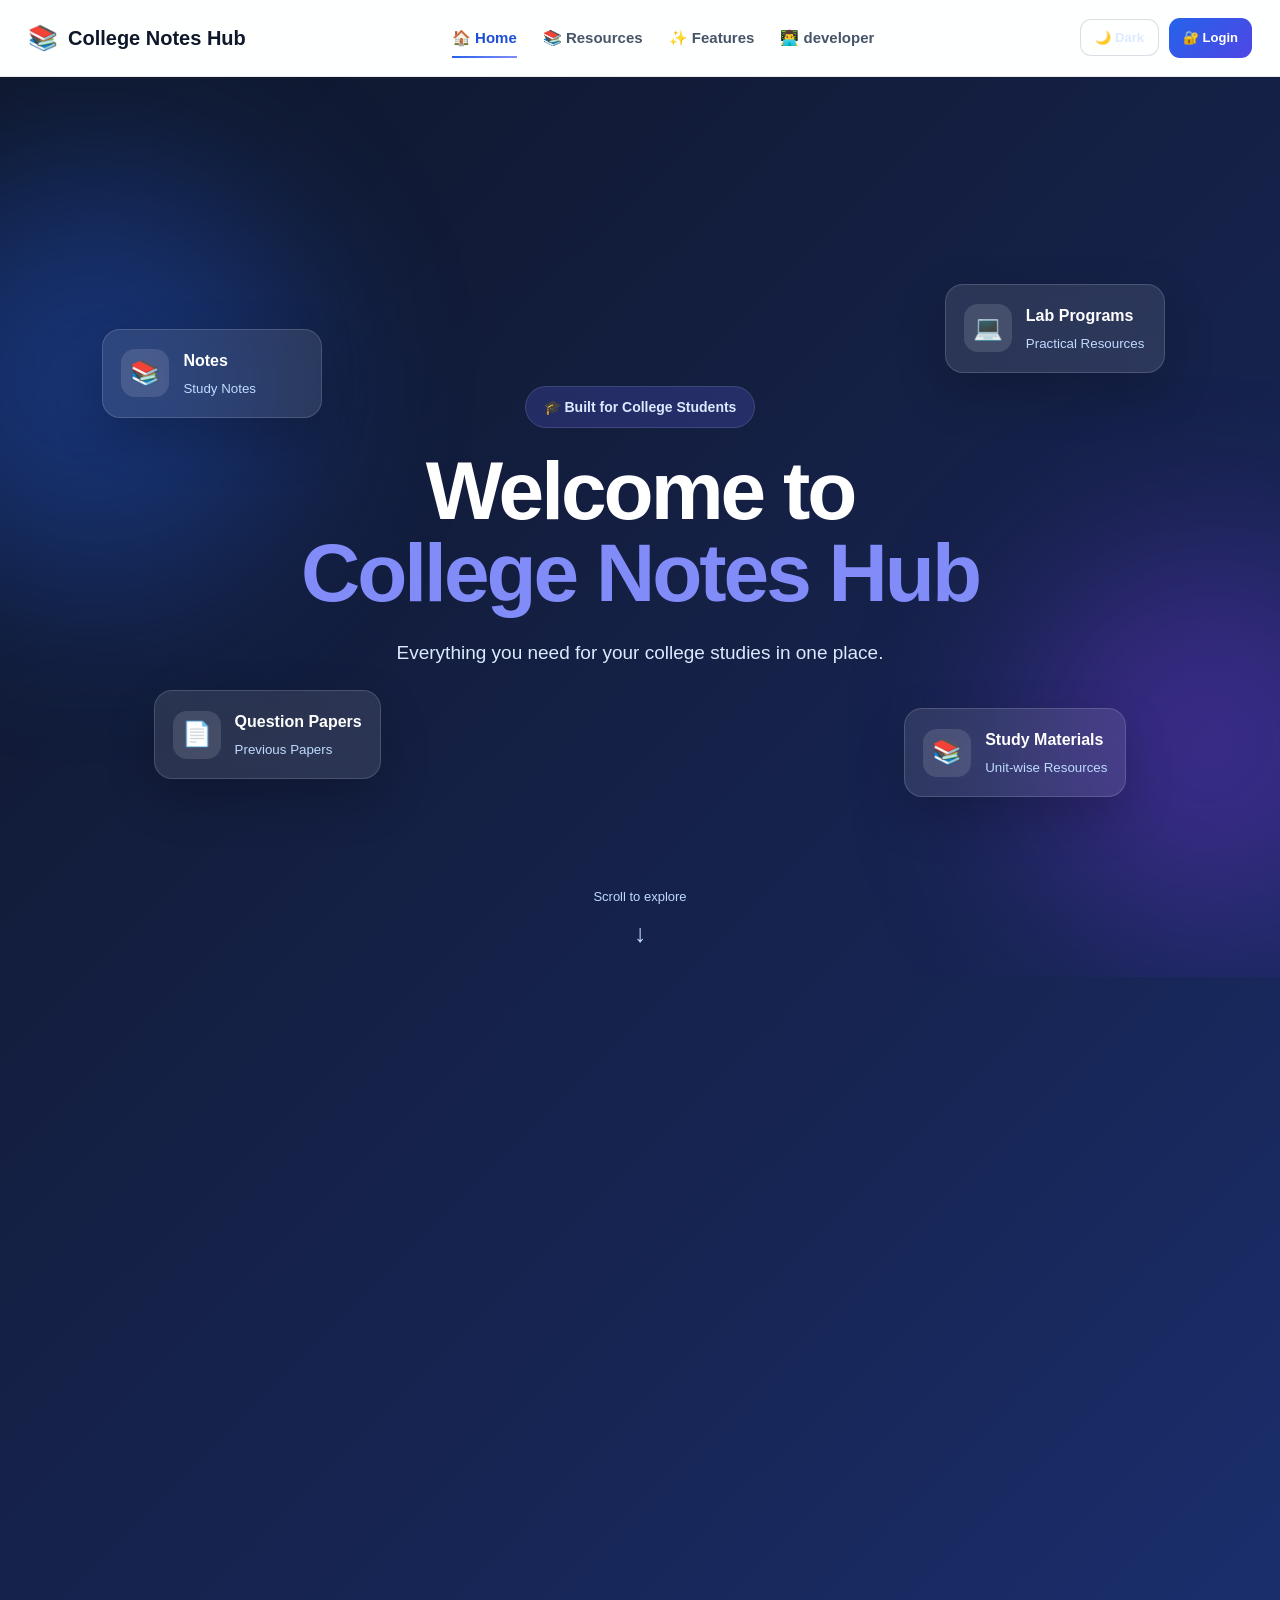
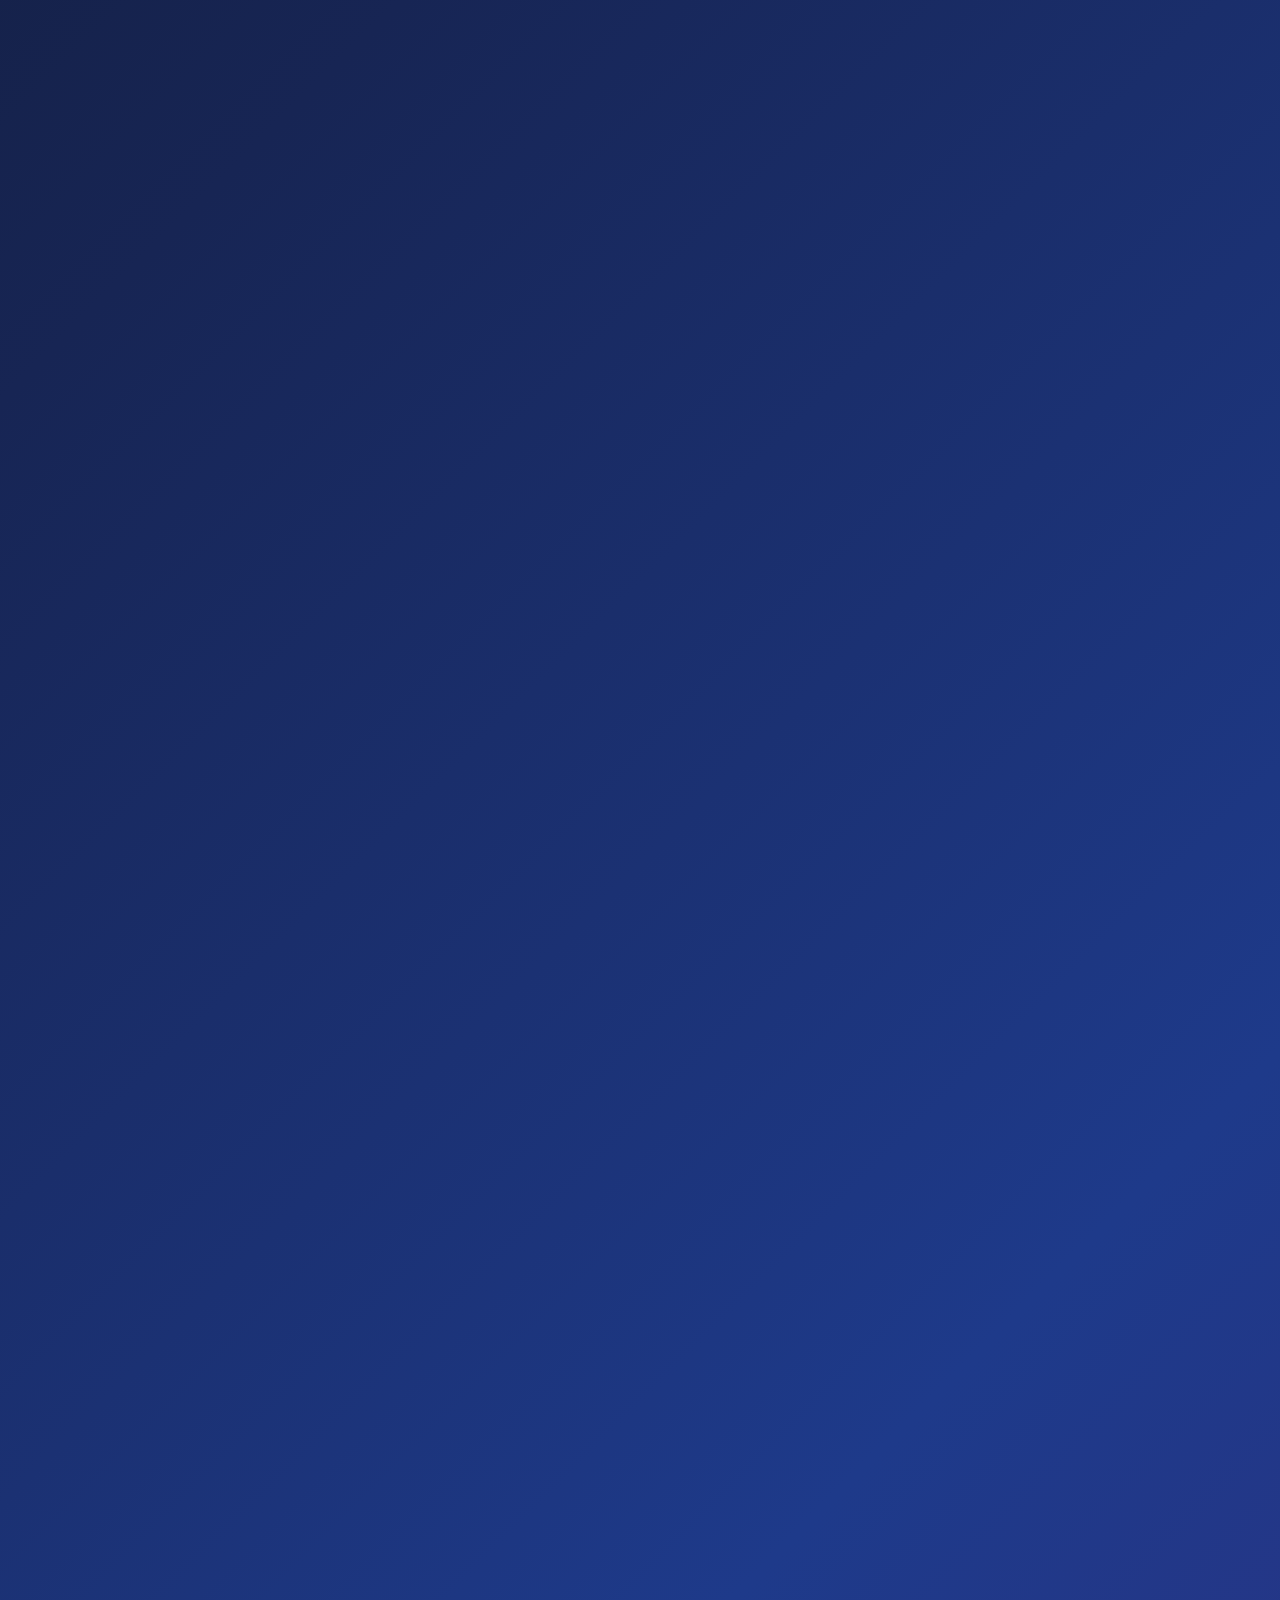
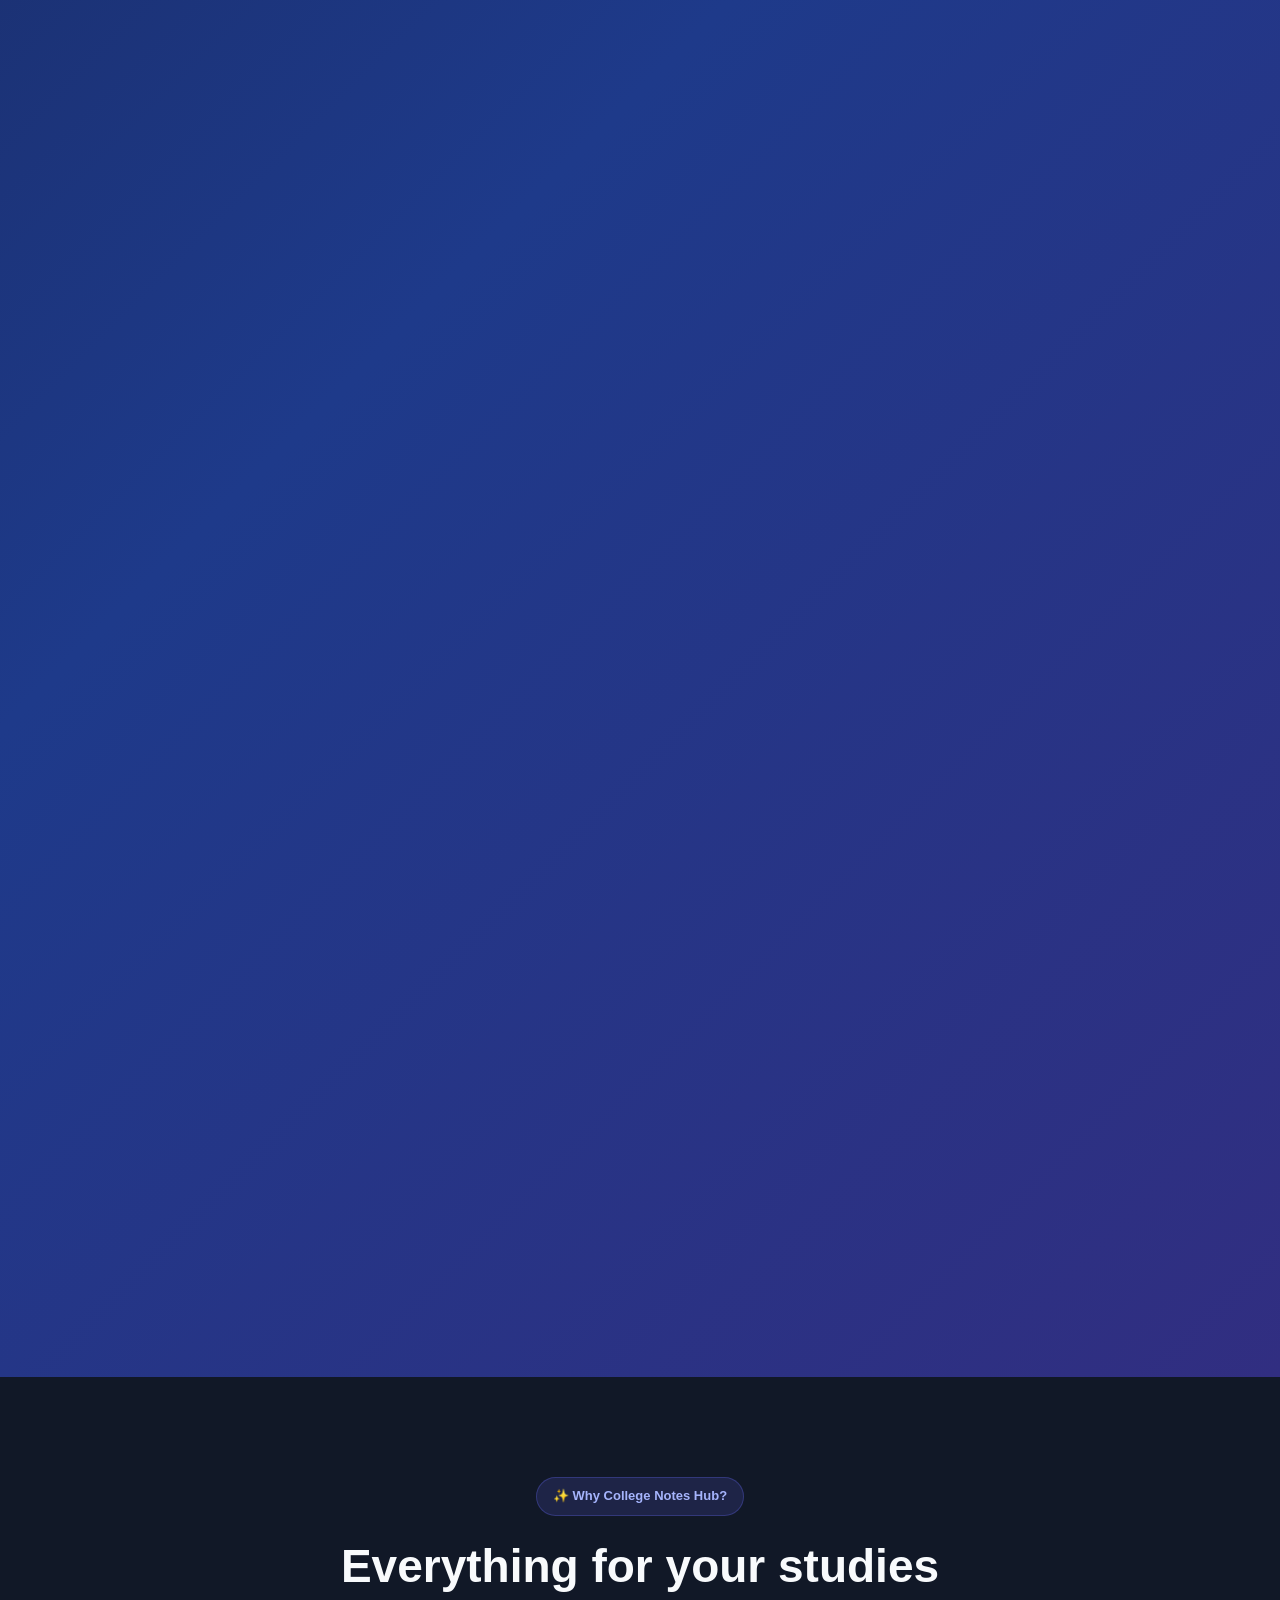
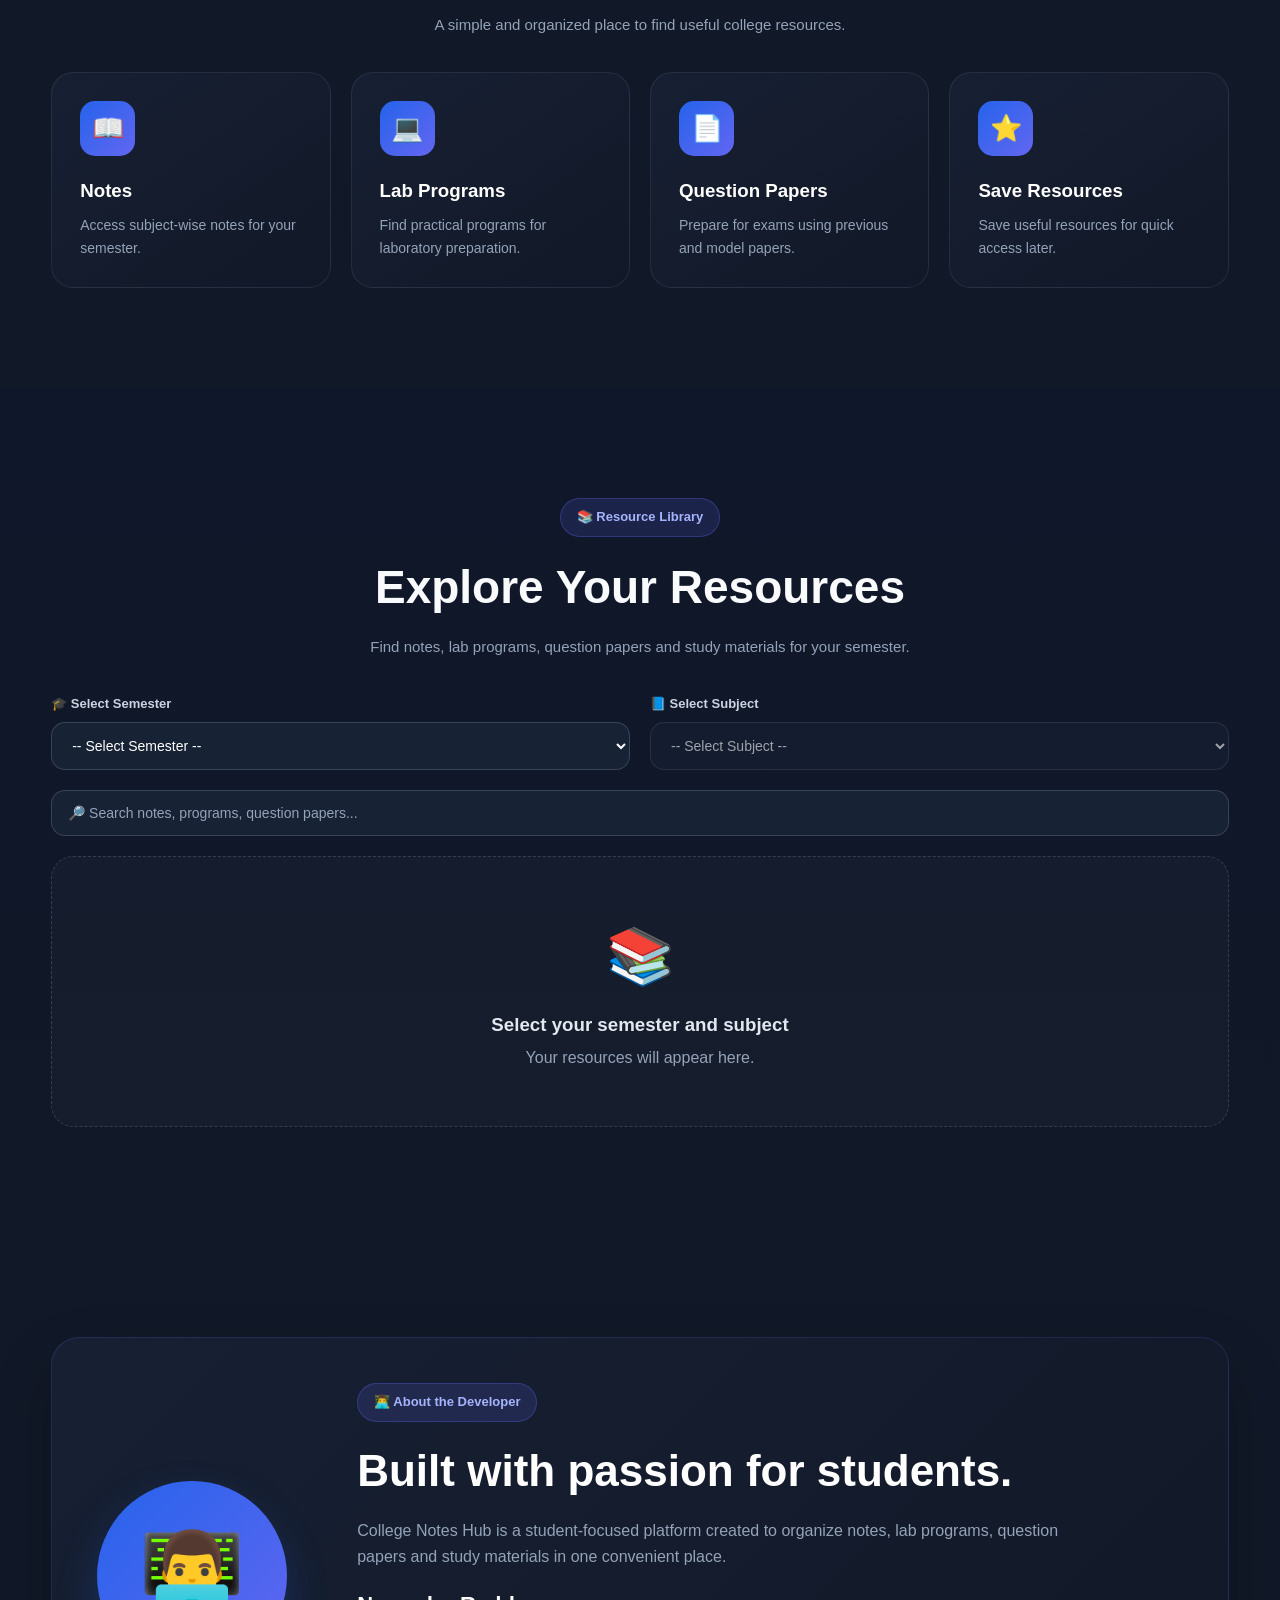
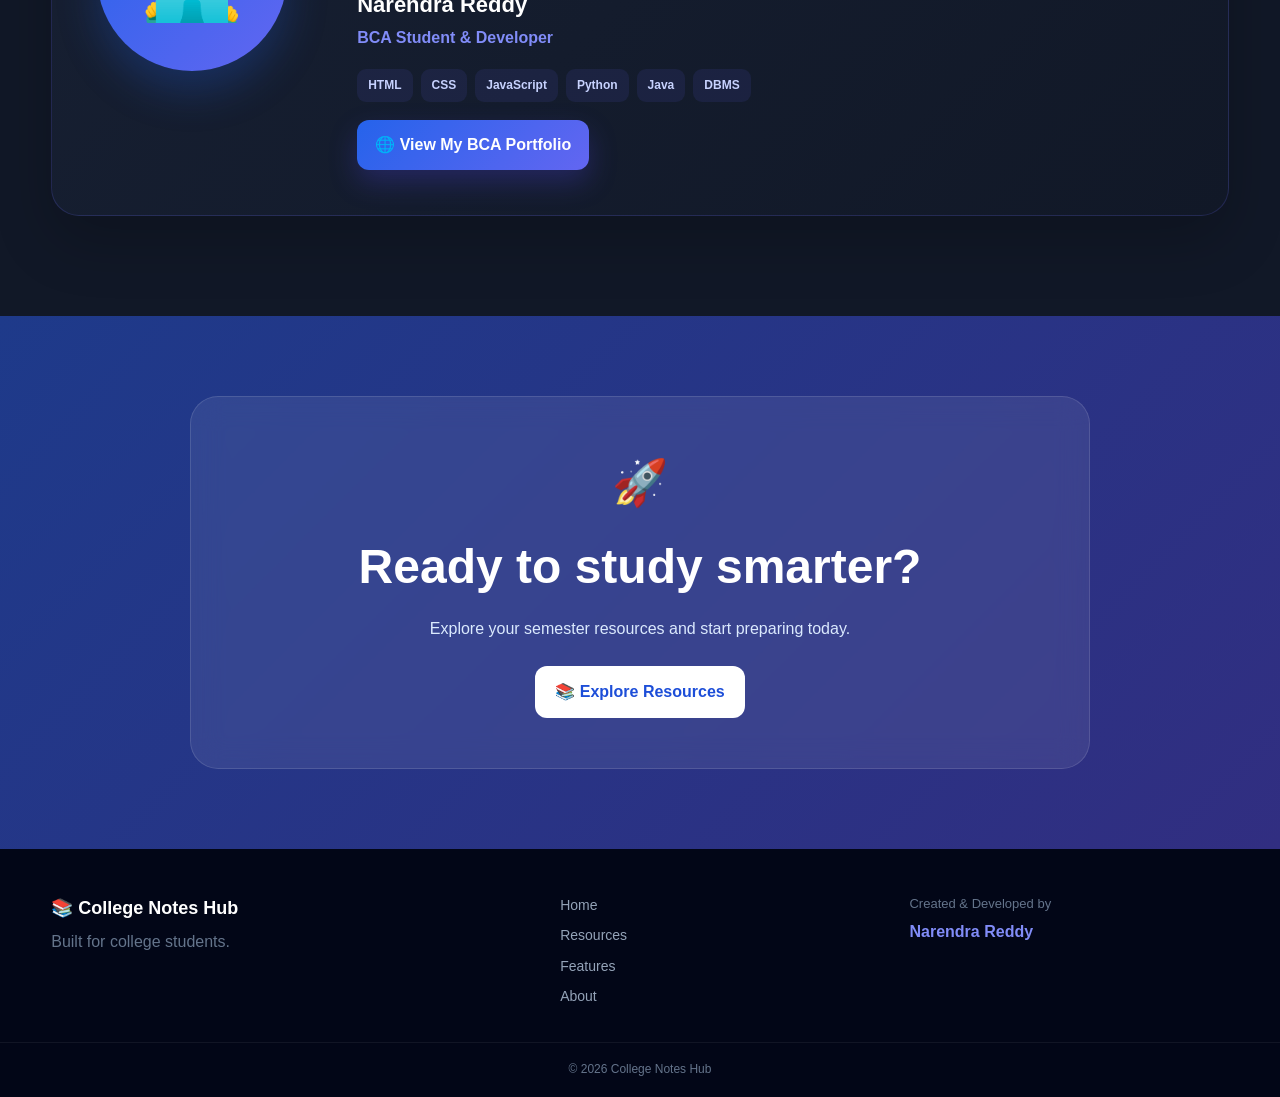
==== commit 3d7d8716: "Update developer navigation" ====
--- a/index.html
+++ b/index.html
@@ -81,7 +81,7 @@
                 href="#about"
                 class="nav-link"
             >
-                👨‍💻 About
+                👨‍💻 developer
             </a>
 
         </nav>
